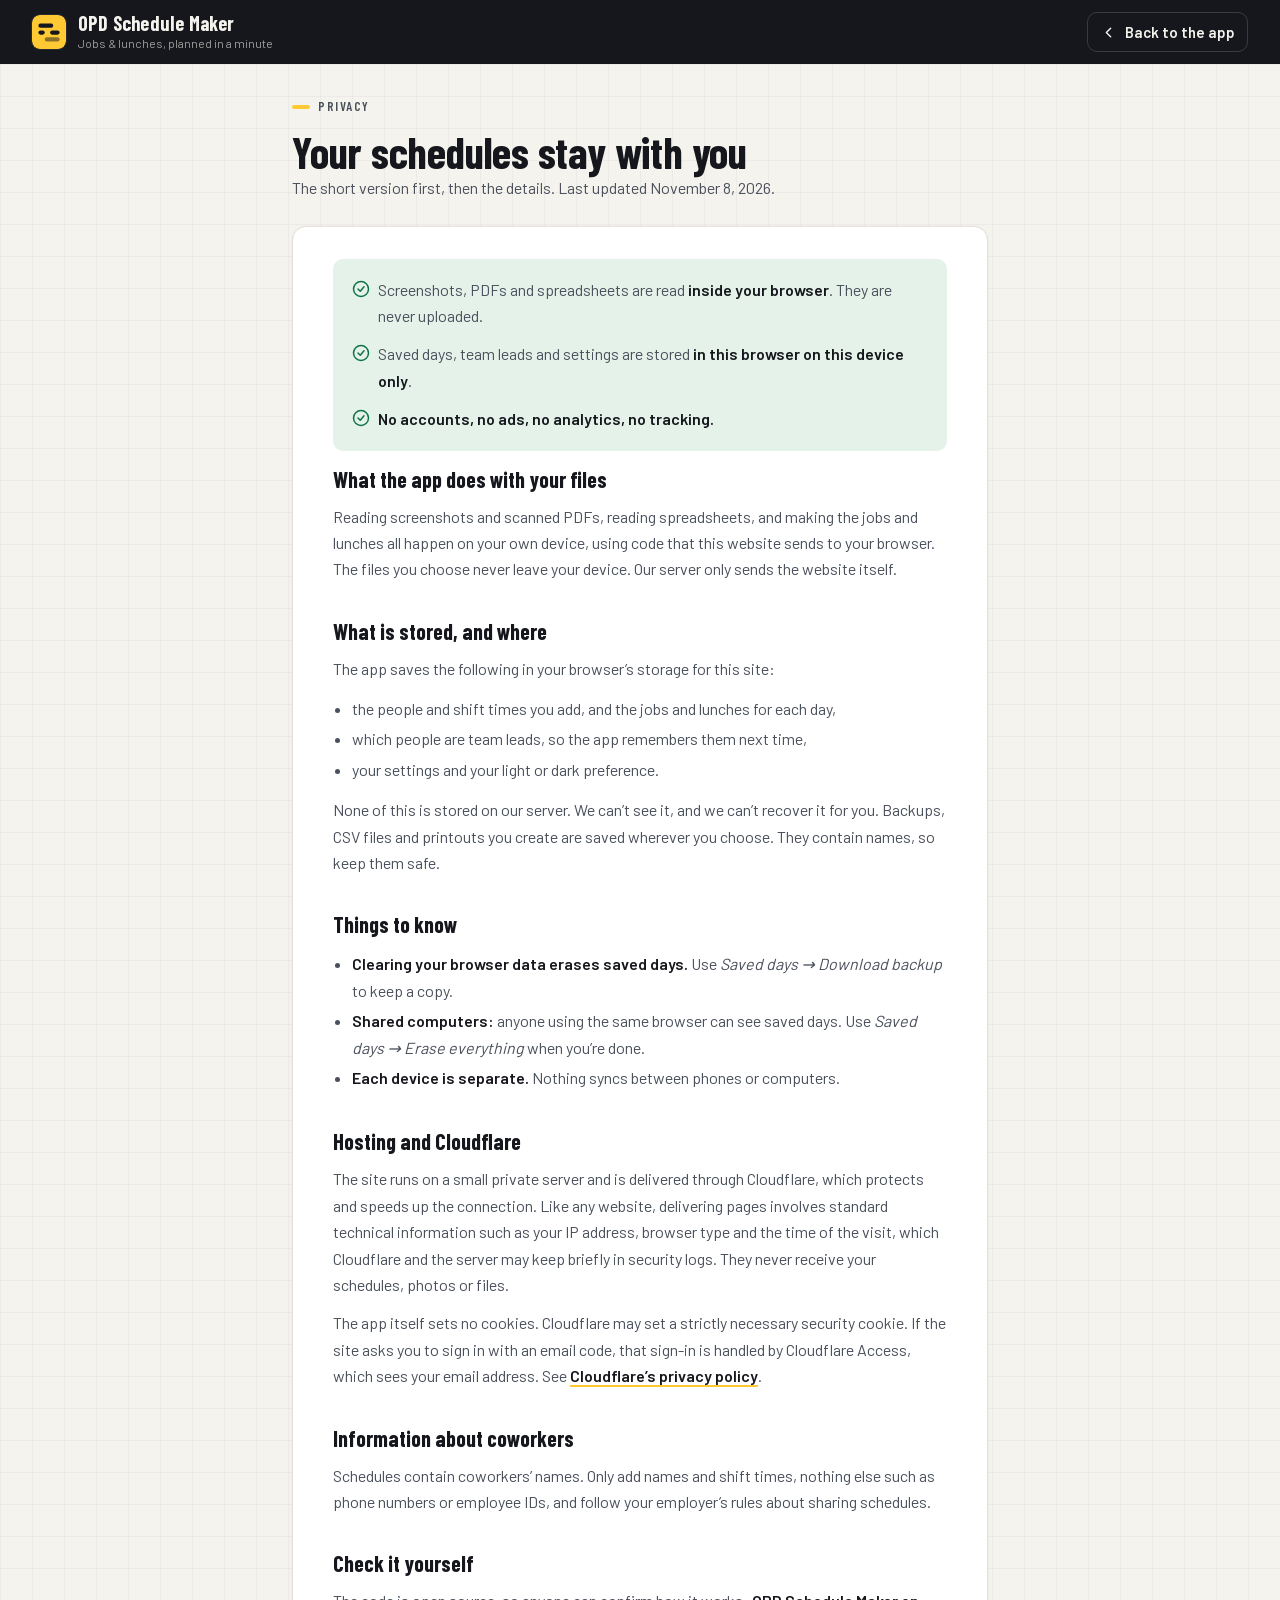
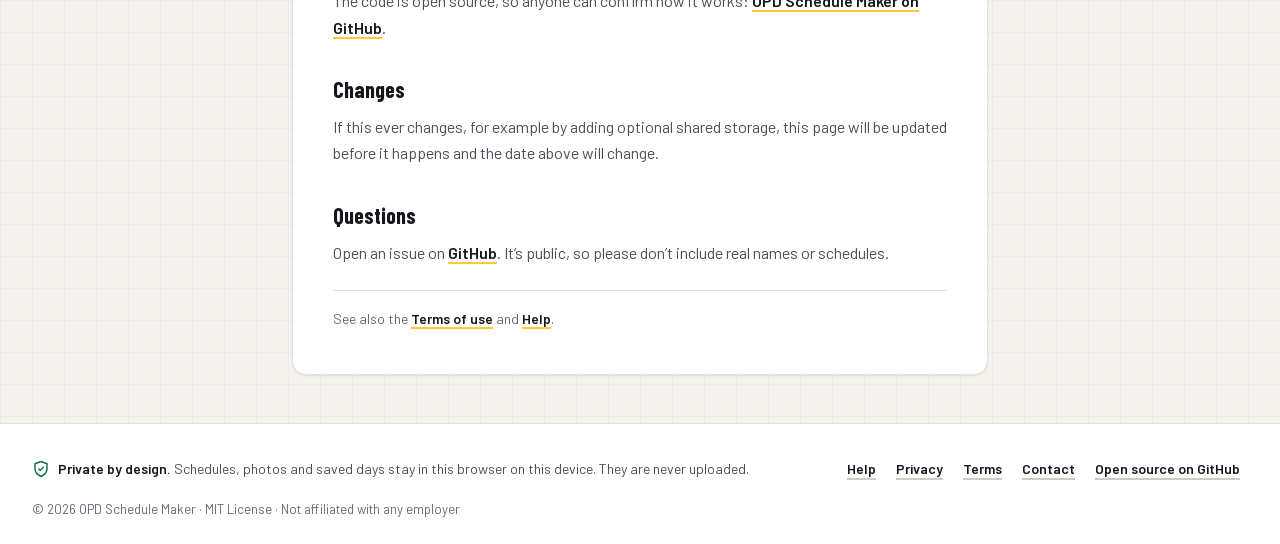
==== privacy.html @ 6cdba8f3 "Add Help panel, Privacy and Terms pages, and a site footer - Footer on every page: privacy line, Hel" ====
<!doctype html>
<html lang="en">
  <head>
    <meta charset="utf-8" />
    <meta name="viewport" content="width=device-width, initial-scale=1, viewport-fit=cover" />
    <meta name="theme-color" content="#15171c" />
    <meta name="color-scheme" content="light" />
    <meta name="description" content="How OPD Schedule Maker handles your schedules, photos and saved days: everything stays in your browser." />
    <script>
      (function () {
        var t = 'light';
        try { t = localStorage.getItem('opd-schedule-maker:theme') || 'light'; } catch (e) {}
        if (t === 'auto') t = window.matchMedia && matchMedia('(prefers-color-scheme: dark)').matches ? 'dark' : 'light';
        document.documentElement.setAttribute('data-theme', t === 'dark' ? 'dark' : 'light');
      })();
    </script>
    <title>Privacy · OPD Schedule Maker</title>
    <link rel="icon" type="image/png" sizes="48x48" href="favicon-ogp-48x48.png" />
    <link rel="preload" href="fonts/barlow-400.woff2" as="font" type="font/woff2" crossorigin />
    <link rel="preload" href="fonts/barlow-condensed-700.woff2" as="font" type="font/woff2" crossorigin />
    <link rel="stylesheet" href="css/styles.css" />
  </head>
  <body>
    <a class="skip" href="#main">Skip to content</a>
    <svg xmlns="http://www.w3.org/2000/svg" style="display: none" aria-hidden="true">
      <symbol id="i-chevron-left" viewBox="0 0 24 24"><path d="m15 18-6-6 6-6" /></symbol>
      <symbol id="i-check-circle" viewBox="0 0 24 24"><circle cx="12" cy="12" r="10" /><path d="m8 12 3 3 5-6" /></symbol>
      <symbol id="i-shield" viewBox="0 0 24 24"><path d="M12 22s8-4 8-10V5l-8-3-8 3v7c0 6 8 10 8 10z" /><path d="m9 12 2 2 4-4" /></symbol>
    </svg>

    <header class="topbar doc-top">
      <div class="topbar-in">
        <a class="brand brand-link" href="./">
          <svg class="brand-mark" viewBox="0 0 32 32" aria-hidden="true">
            <rect width="32" height="32" rx="7" fill="#FFC933" />
            <rect x="6" y="8" width="14" height="4" rx="2" fill="#15171C" />
            <rect x="6" y="14.5" width="6" height="4" rx="2" fill="#15171C" />
            <rect x="17" y="14.5" width="9" height="4" rx="2" fill="#15171C" />
            <rect x="12" y="21" width="14" height="4" rx="2" fill="#15171C" opacity=".5" />
          </svg>
          <span class="brand-text">
            <span class="brand-name">OPD Schedule Maker</span>
            <span class="brand-sub">Jobs &amp; lunches, planned in a minute</span>
          </span>
        </a>
        <div class="top-actions">
          <a class="btn on-dark" href="./"><svg class="ic" aria-hidden="true"><use href="#i-chevron-left" /></svg><span class="lbl">Back to the app</span></a>
        </div>
      </div>
    </header>

    <main class="doc" id="main">
      <p class="eyebrow">Privacy</p>
      <h1 class="view-title">Your schedules stay with you</h1>
      <p class="view-sub">The short version first, then the details. Last updated November 8, 2026.</p>

      <article class="doc-card">
        <ul class="doc-summary">
          <li><svg class="ic" aria-hidden="true"><use href="#i-check-circle" /></svg><span>Screenshots, PDFs and spreadsheets are read <strong>inside your browser</strong>. They are never uploaded.</span></li>
          <li><svg class="ic" aria-hidden="true"><use href="#i-check-circle" /></svg><span>Saved days, team leads and settings are stored <strong>in this browser on this device only</strong>.</span></li>
          <li><svg class="ic" aria-hidden="true"><use href="#i-check-circle" /></svg><span><strong>No accounts, no ads, no analytics, no tracking.</strong></span></li>
        </ul>

        <h2>What the app does with your files</h2>
        <p>Reading screenshots and scanned PDFs, reading spreadsheets, and making the jobs and lunches all happen on your own device, using code that this website sends to your browser. The files you choose never leave your device. Our server only sends the website itself.</p>

        <h2>What is stored, and where</h2>
        <p>The app saves the following in your browser’s storage for this site:</p>
        <ul>
          <li>the people and shift times you add, and the jobs and lunches for each day,</li>
          <li>which people are team leads, so the app remembers them next time,</li>
          <li>your settings and your light or dark preference.</li>
        </ul>
        <p>None of this is stored on our server. We can’t see it, and we can’t recover it for you. Backups, CSV files and printouts you create are saved wherever you choose. They contain names, so keep them safe.</p>

        <h2>Things to know</h2>
        <ul>
          <li><strong>Clearing your browser data erases saved days.</strong> Use <em>Saved days → Download backup</em> to keep a copy.</li>
          <li><strong>Shared computers:</strong> anyone using the same browser can see saved days. Use <em>Saved days → Erase everything</em> when you’re done.</li>
          <li><strong>Each device is separate.</strong> Nothing syncs between phones or computers.</li>
        </ul>

        <h2>Hosting and Cloudflare</h2>
        <p>The site runs on a small private server and is delivered through Cloudflare, which protects and speeds up the connection. Like any website, delivering pages involves standard technical information such as your IP address, browser type and the time of the visit, which Cloudflare and the server may keep briefly in security logs. They never receive your schedules, photos or files.</p>
        <p>The app itself sets no cookies. Cloudflare may set a strictly necessary security cookie. If the site asks you to sign in with an email code, that sign-in is handled by Cloudflare Access, which sees your email address. See <a href="https://www.cloudflare.com/privacypolicy/" target="_blank" rel="noopener">Cloudflare’s privacy policy</a>.</p>

        <h2>Information about coworkers</h2>
        <p>Schedules contain coworkers’ names. Only add names and shift times, nothing else such as phone numbers or employee IDs, and follow your employer’s rules about sharing schedules.</p>

        <h2>Check it yourself</h2>
        <p>The code is open source, so anyone can confirm how it works: <a href="https://github.com/zakram-dev/OPD-Schedule-Maker" target="_blank" rel="noopener">OPD Schedule Maker on GitHub</a>.</p>

        <h2>Changes</h2>
        <p>If this ever changes, for example by adding optional shared storage, this page will be updated before it happens and the date above will change.</p>

        <h2>Questions</h2>
        <p>Open an issue on <a href="https://github.com/zakram-dev/OPD-Schedule-Maker/issues" target="_blank" rel="noopener">GitHub</a>. It’s public, so please don’t include real names or schedules.</p>

        <p class="doc-meta">See also the <a href="terms.html">Terms of use</a> and <a href="./#help">Help</a>.</p>
      </article>
    </main>

    <footer class="site-foot">
      <div class="site-foot-in">
        <p class="foot-privacy">
          <svg class="ic" aria-hidden="true"><use href="#i-shield" /></svg>
          <span><b>Private by design.</b> Schedules, photos and saved days stay in this browser on this device. They are never uploaded.</span>
        </p>
        <nav class="foot-links" aria-label="About this site">
          <a class="foot-link" href="./#help">Help</a>
          <a class="foot-link" href="privacy.html" aria-current="page">Privacy</a>
          <a class="foot-link" href="terms.html">Terms</a>
          <a class="foot-link" href="https://github.com/zakram-dev/OPD-Schedule-Maker/issues" target="_blank" rel="noopener">Contact</a>
          <a class="foot-link" href="https://github.com/zakram-dev/OPD-Schedule-Maker" target="_blank" rel="noopener">Open source on GitHub</a>
        </nav>
        <p class="foot-legal">© 2026 OPD Schedule Maker · MIT License · Not affiliated with any employer</p>
      </div>
    </footer>
  </body>
</html>
---- css/styles.css ----
/* =====================================================================
   OPD Schedule Maker: design system
   Identity: "dispatch board". Warm paper, ink-black chrome, signage type
   (Barlow Condensed) and one signal color: lunch yellow. Job colors are
   the data, so the chrome stays neutral and lets them carry meaning.
   ===================================================================== */

/* ---------- fonts (self-hosted, OFL; see fonts/README.md) ---------- */
@font-face {
  font-family: 'Barlow';
  font-style: normal;
  font-weight: 400;
  font-display: swap;
  src: url('../fonts/barlow-400.woff2') format('woff2');
}
@font-face {
  font-family: 'Barlow';
  font-style: normal;
  font-weight: 500;
  font-display: swap;
  src: url('../fonts/barlow-500.woff2') format('woff2');
}
@font-face {
  font-family: 'Barlow';
  font-style: normal;
  font-weight: 600;
  font-display: swap;
  src: url('../fonts/barlow-600.woff2') format('woff2');
}
@font-face {
  font-family: 'Barlow Condensed';
  font-style: normal;
  font-weight: 600;
  font-display: swap;
  src: url('../fonts/barlow-condensed-600.woff2') format('woff2');
}
@font-face {
  font-family: 'Barlow Condensed';
  font-style: normal;
  font-weight: 700;
  font-display: swap;
  src: url('../fonts/barlow-condensed-700.woff2') format('woff2');
}

/* ---------- tokens ---------- */
:root {
  /* type */
  --font-ui: 'Barlow', ui-sans-serif, system-ui, -apple-system, 'Segoe UI', Roboto, Arial, sans-serif;
  --font-display: 'Barlow Condensed', 'Arial Narrow', ui-sans-serif, system-ui, sans-serif;
  --font-mono: ui-monospace, 'SF Mono', Menlo, Consolas, monospace;
  --fs-xs: 0.75rem; /* 12 */
  --fs-sm: 0.875rem; /* 14 */
  --fs-base: 1rem; /* 16 */
  --fs-md: 1.125rem; /* 18 */
  --fs-lg: 1.375rem; /* 22 */
  --fs-xl: 1.75rem; /* 28 */
  --fs-2xl: clamp(1.875rem, 1.3rem + 2.2vw, 2.75rem); /* 30 → 44 */

  /* space (4px grid) */
  --s-1: 4px;
  --s-2: 8px;
  --s-3: 12px;
  --s-4: 16px;
  --s-5: 20px;
  --s-6: 24px;
  --s-8: 32px;
  --s-10: 40px;
  --s-12: 48px;
  --gutter: 16px;
  --page: 1280px;

  /* shape */
  --r-sm: 6px;
  --r-md: 10px;
  --r-lg: 14px;
  --r-pill: 999px;

  /* motion */
  --ease-out: cubic-bezier(0.2, 0.8, 0.2, 1);
  --ease-spring: cubic-bezier(0.34, 1.4, 0.64, 1);
  --t-fast: 120ms;
  --t-base: 200ms;
  --t-slow: 360ms;

  /* surfaces + text (light) */
  --bg: #f5f3ee;
  --grid: rgba(21, 23, 28, 0.035);
  --surface: #ffffff;
  --surface-2: #f8f7f3;
  --surface-3: #efede7;
  --line: #e4e1d9;
  --line-strong: #cfcbc1;
  --ink: #15171c;
  --ink-2: #4a505b;
  --ink-3: #646a78;
  --chrome: #15171c;
  --chrome-ink: #f5f3ee;
  --chrome-line: rgba(245, 243, 238, 0.16);

  --focus: #2456d3;
  --focus-soft: rgba(36, 86, 211, 0.22);

  --signal: #ffc933; /* lunch yellow: the signature color */
  --signal-ink: #3b2c00;
  --signal-soft: #fff4d1;

  --ok: #11724a;
  --ok-soft: #e4f2ea;
  --warn-ink: #6b4a00;
  --warn-soft: #fff4d6;
  --warn-line: #f0d48a;
  --bad: #c4281c;
  --bad-soft: #fdeceb;

  /* job colors: base / ink (text on tint) / soft (tint) */
  --pick: #2456d3;
  --pick-ink: #1c43a5;
  --pick-soft: #e5ebfa;
  --disp: #0a7d55;
  --disp-ink: #086242;
  --disp-soft: #e2efeb;
  --br: #b4500b;
  --br-ink: #8c3e09;
  --br-soft: #f6eae2;
  --prep: #7140c4;
  --prep-ink: #583299;
  --prep-soft: #eee8f8;
  --sm: #077683;
  --sm-ink: #055c66;
  --sm-soft: #e1eff0;
  --tl: #5a6271;
  --tl-ink: #464c58;
  --tl-soft: #ebecee;
  --on-role: #ffffff;

  --shadow-1: 0 1px 0 rgba(21, 23, 28, 0.04), 0 1px 3px rgba(21, 23, 28, 0.06);
  --shadow-2: 0 2px 4px rgba(21, 23, 28, 0.05), 0 8px 24px rgba(21, 23, 28, 0.08);
  --shadow-pop: 0 12px 40px rgba(21, 23, 28, 0.22), 0 2px 8px rgba(21, 23, 28, 0.12);

  --chev: url("data:image/svg+xml,%3Csvg xmlns='http://www.w3.org/2000/svg' width='12' height='12' viewBox='0 0 24 24' fill='none' stroke='%23646a78' stroke-width='2.5' stroke-linecap='round' stroke-linejoin='round'%3E%3Cpath d='m6 9 6 6 6-6'/%3E%3C/svg%3E");

  color-scheme: light;
}

/* Dark theme: chosen in Settings → Preferences (light is the default). Screen only, so printing stays light. */
@media screen {
  :root[data-theme='dark'] {
    --bg: #0f1115;
    --grid: rgba(236, 237, 239, 0.03);
    --surface: #181b21;
    --surface-2: #1d2027;
    --surface-3: #252932;
    --line: #2b3039;
    --line-strong: #3a404b;
    --ink: #ecedef;
    --ink-2: #b3b8c2;
    --ink-3: #8e95a2;
    --chrome: #0a0b0e;
    --chrome-ink: #ecedef;
    --chrome-line: rgba(236, 237, 239, 0.14);

    --focus: #8fb0ff;
    --focus-soft: rgba(143, 176, 255, 0.28);

    --signal: #f5be2e;
    --signal-ink: #2a1f00;
    --signal-soft: #3a2f12;

    --ok: #4fd39b;
    --ok-soft: #14291f;
    --warn-ink: #f7d27a;
    --warn-soft: #2e2613;
    --warn-line: #5b4a1d;
    --bad: #ff7a6e;
    --bad-soft: #351a18;

    --pick: #6e98ff;
    --pick-ink: #6e98ff;
    --pick-soft: #222c43;
    --disp: #35c48c;
    --disp-ink: #35c48c;
    --disp-soft: #1b3129;
    --br: #f2944a;
    --br-ink: #f2944a;
    --br-soft: #352820;
    --prep: #b08bf5;
    --prep-ink: #b08bf5;
    --prep-soft: #2b2540;
    --sm: #33bccb;
    --sm-ink: #33bccb;
    --sm-soft: #18303a;
    --tl: #99a1b0;
    --tl-ink: #b3b8c2;
    --tl-soft: #262a32;
    --on-role: #101216;

    --shadow-1: 0 1px 0 rgba(0, 0, 0, 0.3), 0 1px 3px rgba(0, 0, 0, 0.35);
    --shadow-2: 0 2px 6px rgba(0, 0, 0, 0.35), 0 10px 30px rgba(0, 0, 0, 0.4);
    --shadow-pop: 0 16px 48px rgba(0, 0, 0, 0.6);

    --chev: url("data:image/svg+xml,%3Csvg xmlns='http://www.w3.org/2000/svg' width='12' height='12' viewBox='0 0 24 24' fill='none' stroke='%238e95a2' stroke-width='2.5' stroke-linecap='round' stroke-linejoin='round'%3E%3Cpath d='m6 9 6 6 6-6'/%3E%3C/svg%3E");

    color-scheme: dark;
  }
}

/* job color scopes: set --c (base), --ci (ink), --cs (soft) */
.r-PICK {
  --c: var(--pick);
  --ci: var(--pick-ink);
  --cs: var(--pick-soft);
}
.r-DISP {
  --c: var(--disp);
  --ci: var(--disp-ink);
  --cs: var(--disp-soft);
}
.r-BR {
  --c: var(--br);
  --ci: var(--br-ink);
  --cs: var(--br-soft);
}
.r-PREP {
  --c: var(--prep);
  --ci: var(--prep-ink);
  --cs: var(--prep-soft);
}
.r-SM {
  --c: var(--sm);
  --ci: var(--sm-ink);
  --cs: var(--sm-soft);
}
.r-TL {
  --c: var(--tl);
  --ci: var(--tl-ink);
  --cs: var(--tl-soft);
}

/* ---------- base ---------- */
*,
*::before,
*::after {
  box-sizing: border-box;
}
html {
  -webkit-text-size-adjust: 100%;
  text-size-adjust: 100%;
}
body {
  margin: 0;
  min-height: 100vh;
  background-color: var(--bg);
  background-image: linear-gradient(var(--grid) 1px, transparent 1px), linear-gradient(90deg, var(--grid) 1px, transparent 1px);
  background-size: 32px 32px;
  color: var(--ink);
  font-family: var(--font-ui);
  font-size: var(--fs-base);
  line-height: 1.5;
  -webkit-font-smoothing: antialiased;
  -moz-osx-font-smoothing: grayscale;
}
button,
input,
select,
textarea {
  font: inherit;
  color: inherit;
}
button {
  -webkit-tap-highlight-color: transparent;
}
h1,
h2,
h3,
p {
  margin: 0;
}
code,
kbd {
  font-family: var(--font-mono);
  font-size: 0.86em;
  background: var(--surface-3);
  border-radius: 4px;
  padding: 0.1em 0.35em;
}
kbd {
  border: 1px solid var(--line-strong);
  border-bottom-width: 2px;
  background: var(--surface);
  font-size: 0.78em;
}
.ic {
  width: 18px;
  height: 18px;
  flex: none;
  fill: none;
  stroke: currentColor;
  stroke-width: 2;
  stroke-linecap: round;
  stroke-linejoin: round;
}
.sr-only {
  position: absolute !important;
  width: 1px;
  height: 1px;
  padding: 0;
  margin: -1px;
  overflow: hidden;
  clip: rect(0 0 0 0);
  white-space: nowrap;
  border: 0;
}
[hidden] {
  display: none !important;
}
.muted {
  color: var(--ink-3);
}
.small {
  font-size: var(--fs-sm);
}
.num {
  font-variant-numeric: tabular-nums;
}
.row {
  display: flex;
  gap: var(--s-2);
  align-items: center;
  flex-wrap: wrap;
}
.spacer {
  flex: 1;
}

:focus-visible {
  outline: 2px solid var(--focus);
  outline-offset: 2px;
}
.skip {
  position: absolute;
  left: var(--s-4);
  top: -60px;
  z-index: 100;
  background: var(--signal);
  color: var(--signal-ink);
  font-weight: 600;
  padding: var(--s-2) var(--s-4);
  border-radius: var(--r-md);
  transition: top var(--t-base) var(--ease-out);
}
.skip:focus {
  top: var(--s-3);
}

/* ---------- buttons ---------- */
.btn {
  --h: 40px;
  display: inline-flex;
  align-items: center;
  justify-content: center;
  gap: var(--s-2);
  min-height: var(--h);
  padding: 0 var(--s-4);
  border: 1px solid var(--line-strong);
  border-radius: var(--r-md);
  background: var(--surface);
  color: var(--ink);
  font-weight: 600;
  font-size: 0.9375rem;
  line-height: 1.1;
  white-space: nowrap;
  text-decoration: none;
  cursor: pointer;
  box-shadow: 0 1px 0 rgba(21, 23, 28, 0.04);
  transition: background-color var(--t-fast) ease, border-color var(--t-fast) ease, color var(--t-fast) ease,
    transform var(--t-fast) ease, box-shadow var(--t-fast) ease;
}
.btn:hover {
  background: var(--surface-2);
  border-color: var(--ink-3);
}
.btn:active {
  transform: translateY(1px);
}
.btn .ic {
  width: 17px;
  height: 17px;
}
.btn.primary {
  background: var(--ink);
  border-color: var(--ink);
  color: var(--bg);
  box-shadow: 0 1px 2px rgba(21, 23, 28, 0.2), inset 0 -2px 0 rgba(0, 0, 0, 0.18);
}
.btn.primary:hover {
  background: var(--ink-2);
  border-color: var(--ink-2);
}
.btn.primary .ic:last-child:not(:first-child) {
  transition: transform var(--t-base) var(--ease-out);
}
.btn.primary:hover .ic:last-child:not(:first-child) {
  transform: translateX(3px);
}
.btn.big {
  --h: 48px;
  padding: 0 var(--s-5);
  font-size: var(--fs-base);
}
.btn.small {
  --h: 34px;
  padding: 0 var(--s-3);
  font-size: var(--fs-sm);
}
.btn.ghost {
  background: transparent;
  border-color: transparent;
  box-shadow: none;
}
.btn.ghost:hover {
  background: var(--surface-3);
  border-color: transparent;
}
.btn.danger {
  color: var(--bad);
}
.btn.danger:hover {
  background: var(--bad-soft);
}
.btn:disabled,
.btn:disabled:hover {
  opacity: 0.45;
  cursor: not-allowed;
  transform: none;
  background: var(--surface);
  border-color: var(--line-strong);
}
.btn.primary:disabled,
.btn.primary:disabled:hover {
  background: var(--ink);
  border-color: var(--ink);
}
.btn.ghost:disabled,
.btn.ghost:disabled:hover {
  background: transparent;
  border-color: transparent;
}
.icon-btn {
  display: inline-grid;
  place-items: center;
  width: 36px;
  height: 36px;
  border: 0;
  border-radius: var(--r-md);
  background: none;
  color: var(--ink-3);
  cursor: pointer;
  transition: background-color var(--t-fast) ease, color var(--t-fast) ease;
}
.icon-btn:hover {
  background: var(--surface-3);
  color: var(--ink);
}
.icon-btn.danger:hover {
  background: var(--bad-soft);
  color: var(--bad);
}
.spinner {
  width: 16px;
  height: 16px;
  border: 2px solid currentColor;
  border-right-color: transparent;
  border-radius: 50%;
  animation: spin 0.7s linear infinite;
}
@keyframes spin {
  to {
    transform: rotate(360deg);
  }
}

/* ---------- form controls ---------- */
input[type='text'],
input[type='time'],
input[type='number'],
input[type='date'],
select,
textarea {
  min-height: 40px;
  min-width: 0;
  padding: 0 var(--s-3);
  border: 1px solid var(--line-strong);
  border-radius: var(--r-md);
  background: var(--surface);
  color: var(--ink);
  transition: border-color var(--t-fast) ease, box-shadow var(--t-fast) ease;
}
input[type='time'],
input[type='number'] {
  font-variant-numeric: tabular-nums;
}
select {
  appearance: none;
  -webkit-appearance: none;
  padding-right: 30px;
  background-image: var(--chev);
  background-repeat: no-repeat;
  background-position: right 10px center;
  cursor: pointer;
}
textarea {
  display: block;
  width: 100%;
  min-height: 168px;
  padding: var(--s-3);
  font-family: var(--font-mono);
  font-size: 0.875rem;
  line-height: 1.6;
  resize: vertical;
}
input:hover,
select:hover,
textarea:hover {
  border-color: var(--ink-3);
}
input:focus,
select:focus,
textarea:focus {
  outline: none;
  border-color: var(--focus);
  box-shadow: 0 0 0 3px var(--focus-soft);
}
::placeholder {
  color: var(--ink-3);
  opacity: 0.8;
}
.bad-input {
  border-color: var(--bad) !important;
  background-color: var(--bad-soft) !important;
}
input[type='checkbox'] {
  width: 18px;
  height: 18px;
  accent-color: var(--ink);
  cursor: pointer;
}

/* custom checkbox (Team lead) */
.check {
  position: relative;
  display: inline-flex;
  align-items: center;
  gap: var(--s-2);
  min-height: 40px;
  cursor: pointer;
  user-select: none;
}
.check input {
  position: absolute;
  opacity: 0;
  width: 24px;
  height: 24px;
  margin: 0;
}
.check-box {
  display: grid;
  place-items: center;
  width: 24px;
  height: 24px;
  border: 1.5px solid var(--line-strong);
  border-radius: 7px;
  background: var(--surface);
  color: transparent;
  transition: background-color var(--t-fast) ease, border-color var(--t-fast) ease, transform var(--t-base) var(--ease-spring);
}
.check-box .ic {
  width: 15px;
  height: 15px;
  stroke-width: 3;
}
.check:hover .check-box {
  border-color: var(--ink-3);
}
.check input:checked + .check-box {
  background: var(--tl);
  border-color: var(--tl);
  color: var(--on-role);
  transform: scale(1.04);
}
.check input:focus-visible + .check-box {
  outline: 2px solid var(--focus);
  outline-offset: 2px;
}
.check-l {
  font-size: var(--fs-sm);
  font-weight: 500;
  color: var(--ink-2);
}

/* =====================================================================
   App chrome
   ===================================================================== */
.topbar {
  position: relative;
  z-index: 10;
  background: var(--chrome);
  color: var(--chrome-ink);
  padding-top: env(safe-area-inset-top);
}
.topbar-in {
  max-width: var(--page);
  margin: 0 auto;
  padding: var(--s-3) var(--gutter);
  display: grid;
  grid-template-columns: 1fr auto;
  grid-template-areas: 'brand actions' 'day day';
  align-items: center;
  gap: var(--s-3) var(--s-4);
}
.brand {
  grid-area: brand;
  display: flex;
  align-items: center;
  gap: var(--s-3);
  min-width: 0;
}
.brand-mark {
  width: 34px;
  height: 34px;
  flex: none;
  border-radius: 8px;
  box-shadow: 0 0 0 1px rgba(255, 255, 255, 0.08);
}
.brand-text {
  display: flex;
  flex-direction: column;
  min-width: 0;
}
.brand-name {
  font-family: var(--font-display);
  font-weight: 700;
  font-size: 1.25rem;
  letter-spacing: 0.01em;
  line-height: 1.1;
  white-space: nowrap;
}
.brand-sub {
  display: none;
  font-size: var(--fs-xs);
  color: rgba(245, 243, 238, 0.62);
  white-space: nowrap;
}

.daynav {
  grid-area: day;
  display: flex;
  align-items: center;
  gap: var(--s-1);
  padding: var(--s-1);
  border: 1px solid var(--chrome-line);
  border-radius: 12px;
  background: rgba(255, 255, 255, 0.04);
}
.daynav-btn,
.daynav-today {
  display: inline-grid;
  place-items: center;
  height: 36px;
  min-width: 36px;
  border: 0;
  border-radius: 9px;
  background: transparent;
  color: var(--chrome-ink);
  cursor: pointer;
  transition: background-color var(--t-fast) ease;
}
.daynav-btn:hover,
.daynav-today:hover:not(:disabled) {
  background: rgba(255, 255, 255, 0.1);
}
.daynav-today {
  padding: 0 var(--s-3);
  font-weight: 600;
  font-size: var(--fs-sm);
  border: 1px solid var(--chrome-line);
}
.daynav-today:disabled {
  opacity: 0.38;
  cursor: default;
}
.daynav-date {
  flex: 1;
  display: flex;
}
.daynav-date input {
  flex: 1;
  width: 100%;
  min-height: 36px;
  padding: 0 var(--s-2);
  border: 0;
  border-radius: 9px;
  background: transparent;
  color: var(--chrome-ink);
  color-scheme: dark;
  font-family: var(--font-display);
  font-weight: 600;
  font-size: 1.125rem;
  letter-spacing: 0.02em;
  text-align: center;
  font-variant-numeric: tabular-nums;
}
.daynav-date input:hover {
  background: rgba(255, 255, 255, 0.06);
}
.daynav-date input:focus {
  box-shadow: 0 0 0 2px var(--signal);
}
.daynav :focus-visible,
.top-actions :focus-visible {
  outline-color: var(--signal);
}

.top-actions {
  grid-area: actions;
  display: flex;
  gap: var(--s-2);
  justify-self: end;
}
.btn.on-dark {
  background: transparent;
  border-color: var(--chrome-line);
  color: var(--chrome-ink);
  box-shadow: none;
  padding: 0;
  width: 40px;
}
.btn.on-dark:hover {
  background: rgba(255, 255, 255, 0.1);
  border-color: rgba(255, 255, 255, 0.3);
}
.btn.on-dark .lbl {
  position: absolute;
  width: 1px;
  height: 1px;
  overflow: hidden;
  clip: rect(0 0 0 0);
  white-space: nowrap;
}

/* steps */
.steps {
  position: sticky;
  top: 0;
  z-index: 9;
  background: color-mix(in srgb, var(--surface) 92%, transparent);
  backdrop-filter: saturate(1.4) blur(10px);
  -webkit-backdrop-filter: saturate(1.4) blur(10px);
  border-bottom: 1px solid var(--line);
}
.steps-in {
  max-width: var(--page);
  margin: 0 auto;
  padding: 0 var(--gutter);
  display: grid;
  grid-template-columns: repeat(3, 1fr);
}
.steps button {
  position: relative;
  display: flex;
  align-items: center;
  justify-content: center;
  gap: var(--s-2);
  min-height: 52px;
  padding: 0 var(--s-2);
  border: 0;
  background: none;
  color: var(--ink-3);
  font-weight: 600;
  font-size: 0.9375rem;
  cursor: pointer;
  transition: color var(--t-base) ease;
}
.steps button::after {
  content: '';
  position: absolute;
  left: var(--s-2);
  right: var(--s-2);
  bottom: -1px;
  height: 3px;
  border-radius: 3px 3px 0 0;
  background: var(--ink);
  transform: scaleX(0);
  transition: transform var(--t-slow) var(--ease-out);
}
.steps button:hover:not(:disabled) {
  color: var(--ink);
}
.steps button.active {
  color: var(--ink);
}
.steps button.active::after {
  transform: scaleX(1);
}
.steps button:disabled {
  opacity: 0.45;
  cursor: not-allowed;
}
.step-n {
  display: inline-grid;
  place-items: center;
  width: 26px;
  height: 26px;
  flex: none;
  border-radius: 50%;
  border: 1.5px solid currentColor;
  font-family: var(--font-display);
  font-size: 0.9375rem;
  line-height: 1;
  transition: background-color var(--t-base) ease, border-color var(--t-base) ease, color var(--t-base) ease;
}
.step-n b {
  font-weight: 700;
}
.step-n .ic {
  display: none;
  width: 14px;
  height: 14px;
  stroke-width: 3;
}
.steps button.active .step-n {
  background: var(--ink);
  border-color: var(--ink);
  color: var(--bg);
}
.steps button.done .step-n {
  background: var(--ok);
  border-color: var(--ok);
  color: var(--surface);
}
.steps button.done .step-n b {
  display: none;
}
.steps button.done .step-n .ic {
  display: block;
}
.step-l .long {
  display: none;
}

/* page */
main {
  max-width: var(--page);
  margin: 0 auto;
  padding: var(--s-6) var(--gutter) calc(var(--s-12) + env(safe-area-inset-bottom));
  outline: none;
}

/* view header */
.view-head {
  display: flex;
  flex-wrap: wrap;
  align-items: flex-end;
  justify-content: space-between;
  gap: var(--s-4) var(--s-6);
  margin-bottom: var(--s-6);
}
.view-head-main {
  min-width: 0;
  flex: 1 1 420px;
}
.eyebrow {
  display: flex;
  align-items: center;
  gap: var(--s-2);
  margin-bottom: var(--s-2);
  font-family: var(--font-display);
  font-weight: 600;
  font-size: 0.8125rem;
  letter-spacing: 0.12em;
  text-transform: uppercase;
  color: var(--ink-3);
}
.eyebrow::before {
  content: '';
  width: 18px;
  height: 4px;
  border-radius: 2px;
  background: var(--signal);
}
.view-title {
  font-family: var(--font-display);
  font-weight: 700;
  font-size: var(--fs-2xl);
  line-height: 1.04;
  letter-spacing: -0.005em;
  text-wrap: balance;
}
.view-sub {
  margin-top: var(--s-2);
  max-width: 64ch;
  color: var(--ink-2);
  text-wrap: pretty;
}
.view-head-aside {
  display: flex;
  flex-wrap: wrap;
  gap: var(--s-2);
}
.head-tools {
  display: flex;
  flex-wrap: wrap;
  gap: var(--s-2);
}

/* panels */
.panel {
  background: var(--surface);
  border: 1px solid var(--line);
  border-radius: var(--r-lg);
  box-shadow: var(--shadow-1);
  padding: var(--s-4);
  margin-bottom: var(--s-5);
}
.panel-flush {
  padding: 0;
  overflow: hidden;
  overflow: clip;
}
.panel-head {
  display: flex;
  align-items: flex-start;
  justify-content: space-between;
  gap: var(--s-3);
  margin-bottom: var(--s-4);
}
.panel-head > div {
  min-width: 0;
  flex: 1;
}
.panel-head h2 {
  font-family: var(--font-display);
  font-weight: 700;
  font-size: var(--fs-lg);
  line-height: 1.15;
  letter-spacing: 0.005em;
}
.panel-sub {
  margin-top: 2px;
  font-size: 0.9375rem;
  color: var(--ink-3);
}
.panel-ic {
  display: grid;
  place-items: center;
  width: 40px;
  height: 40px;
  flex: none;
  border-radius: var(--r-md);
  background: var(--surface-3);
  color: var(--ink-2);
}
.panel-head:has(.panel-ic) {
  justify-content: flex-start;
}
.panel-actions {
  display: flex;
  justify-content: flex-end;
  margin-top: var(--s-3);
}
.stack {
  display: grid;
  gap: var(--s-2);
}

/* notices */
.notice {
  display: flex;
  gap: var(--s-3);
  align-items: flex-start;
  padding: var(--s-3) var(--s-4);
  margin-bottom: var(--s-5);
  border: 1px solid;
  border-radius: var(--r-md);
  font-size: 0.9375rem;
}
.notice.ok {
  background: var(--ok-soft);
  border-color: color-mix(in srgb, var(--ok) 30%, transparent);
  color: var(--ink);
}
.notice.ok .notice-ic {
  color: var(--ok);
}
.notice.warn {
  background: var(--warn-soft);
  border-color: var(--warn-line);
  color: var(--ink);
}
.notice.warn .notice-ic {
  color: var(--warn-ink);
}
.notice-ic {
  width: 20px;
  height: 20px;
  margin-top: 1px;
}
.notice ul {
  margin: var(--s-1) 0 0;
  padding-left: 1.1em;
}
.hint {
  font-size: var(--fs-sm);
  color: var(--ink-3);
}
.hint.bad {
  color: var(--bad);
  font-weight: 600;
}
.field-note {
  display: flex;
  align-items: center;
  gap: 6px;
  margin-top: 6px;
  font-size: 0.8125rem;
  font-weight: 500;
}
.field-note .ic {
  width: 14px;
  height: 14px;
}
.field-note.warn {
  color: var(--warn-ink);
}
.field-note.bad {
  color: var(--bad);
}
.empty {
  display: grid;
  justify-items: center;
  gap: var(--s-3);
  padding: var(--s-10) var(--s-4);
  text-align: center;
  color: var(--ink-3);
}
.empty-ic {
  width: 36px;
  height: 36px;
  stroke-width: 1.5;
}
.empty b {
  color: var(--ink);
}

/* =====================================================================
   Step 1: import
   ===================================================================== */
.import-grid {
  display: grid;
  gap: var(--s-5);
  align-items: start;
}
.import-grid .panel {
  margin-bottom: 0;
}
.import-side {
  display: grid;
  gap: var(--s-5);
}
.drop {
  position: relative;
  display: flex;
  flex-direction: column;
  align-items: center;
  justify-content: center;
  gap: var(--s-2);
  min-height: 260px;
  padding: var(--s-8) var(--s-4);
  border: 2px dashed var(--line-strong);
  border-radius: 12px;
  background-color: var(--surface-2);
  background-image: radial-gradient(var(--line) 1px, transparent 1px);
  background-size: 16px 16px;
  text-align: center;
  cursor: pointer;
  transition: border-color var(--t-base) ease, background-color var(--t-base) ease, transform var(--t-slow) var(--ease-spring);
}
.drop:hover {
  border-color: var(--ink-3);
}
.drop:focus-visible {
  outline-offset: 3px;
}
.drop.over {
  border-style: solid;
  border-color: var(--ink);
  background-color: var(--signal-soft);
  transform: scale(1.01);
}
.drop.busy {
  pointer-events: none;
  opacity: 0.6;
}
.drop-ic {
  display: grid;
  place-items: center;
  width: 60px;
  height: 60px;
  margin-bottom: var(--s-2);
  border-radius: 50%;
  background: var(--signal);
  color: var(--signal-ink);
  box-shadow: 0 0 0 8px color-mix(in srgb, var(--signal) 22%, transparent);
  transition: transform var(--t-slow) var(--ease-spring), box-shadow var(--t-slow) ease;
}
.drop-ic .ic {
  width: 26px;
  height: 26px;
  stroke-width: 2.25;
}
.drop:hover .drop-ic,
.drop.over .drop-ic {
  transform: translateY(-3px);
  box-shadow: 0 0 0 12px color-mix(in srgb, var(--signal) 18%, transparent);
}
.drop-title {
  font-family: var(--font-display);
  font-weight: 700;
  font-size: var(--fs-lg);
  line-height: 1.15;
  text-wrap: balance;
}
.drop-hint {
  max-width: 44ch;
  font-size: 0.9375rem;
  color: var(--ink-3);
}
.drop-hint .link {
  color: var(--ink);
  font-weight: 600;
  text-decoration: underline;
  text-decoration-color: var(--signal);
  text-decoration-thickness: 2px;
  text-underline-offset: 3px;
}
.on-touch {
  display: none;
}
@media (hover: none) and (pointer: coarse) {
  .on-fine {
    display: none;
  }
  .on-touch {
    display: inline;
  }
}
.formats {
  display: flex;
  flex-wrap: wrap;
  justify-content: center;
  gap: 6px;
  margin-top: var(--s-3);
}
.formats span {
  padding: 2px 8px;
  border: 1px solid var(--line-strong);
  border-radius: var(--r-sm);
  background: var(--surface);
  font-family: var(--font-display);
  font-weight: 600;
  font-size: 0.75rem;
  letter-spacing: 0.08em;
  color: var(--ink-2);
}
.thumbs {
  display: flex;
  flex-wrap: wrap;
  gap: var(--s-3);
  margin: var(--s-4) 0 0;
  padding: 0;
  list-style: none;
}
.thumb {
  position: relative;
  width: 92px;
  height: 116px;
  border-radius: var(--r-md);
  overflow: hidden;
  border: 1px solid var(--line);
  background: var(--surface);
  box-shadow: var(--shadow-1);
  animation: pop-in var(--t-slow) var(--ease-spring) both;
}
.thumb img {
  width: 100%;
  height: 100%;
  object-fit: cover;
  object-position: top;
}
.pdf-tile {
  height: 100%;
  display: flex;
  flex-direction: column;
  align-items: center;
  justify-content: center;
  gap: 4px;
  padding: var(--s-2);
  background: var(--bad-soft);
  color: var(--bad);
  text-align: center;
}
.pdf-tile b {
  font-family: var(--font-display);
  font-size: var(--fs-md);
  letter-spacing: 0.08em;
}
.pdf-tile span {
  font-size: 0.6875rem;
  color: var(--ink-3);
  word-break: break-all;
  max-height: 3em;
  overflow: hidden;
}
.thumb-x {
  position: absolute;
  top: 4px;
  right: 4px;
  display: grid;
  place-items: center;
  width: 28px;
  height: 28px;
  border: 0;
  border-radius: 50%;
  background: rgba(21, 23, 28, 0.78);
  color: #fff;
  cursor: pointer;
  transition: background-color var(--t-fast) ease, transform var(--t-fast) ease;
}
.thumb-x:hover {
  background: var(--bad);
  transform: scale(1.06);
}
.thumb-x .ic {
  width: 14px;
  height: 14px;
  stroke-width: 2.5;
}
.reading {
  margin-top: var(--s-4);
}
.reading-row {
  display: flex;
  justify-content: space-between;
  font-size: var(--fs-sm);
  font-weight: 500;
  margin-bottom: 6px;
}
.reading-pct {
  font-family: var(--font-display);
  font-weight: 700;
  font-variant-numeric: tabular-nums;
}
.progress {
  height: 8px;
  border-radius: var(--r-pill);
  background: var(--surface-3);
  overflow: hidden;
}
.progress > div {
  height: 100%;
  width: 0;
  border-radius: inherit;
  background: var(--ink) linear-gradient(90deg, transparent, rgba(255, 201, 51, 0.55), transparent) no-repeat;
  background-size: 40% 100%;
  animation: sweep 1.3s linear infinite;
  transition: width var(--t-slow) var(--ease-out);
}
@keyframes sweep {
  from {
    background-position: -40% 0;
  }
  to {
    background-position: 140% 0;
  }
}
.panel-foot {
  display: flex;
  flex-wrap: wrap;
  align-items: center;
  justify-content: space-between;
  gap: var(--s-3);
  margin-top: var(--s-4);
  padding-top: var(--s-4);
  border-top: 1px solid var(--line);
}
.privacy {
  display: flex;
  align-items: center;
  gap: var(--s-2);
  font-size: var(--fs-sm);
  color: var(--ink-3);
}
.privacy .ic {
  color: var(--ok);
}
.foot-actions {
  display: flex;
  flex-wrap: wrap;
  align-items: center;
  gap: var(--s-3);
  margin-left: auto;
}

/* option rows */
.option {
  display: grid;
  grid-template-columns: 1fr auto;
  grid-template-areas: 't go' 'd go';
  align-items: center;
  gap: 0 var(--s-3);
  width: 100%;
  min-height: 60px;
  padding: var(--s-3) var(--s-4);
  border: 1px solid var(--line);
  border-radius: var(--r-md);
  background: var(--surface);
  text-align: left;
  cursor: pointer;
  transition: border-color var(--t-fast) ease, background-color var(--t-fast) ease;
}
.option:hover:not(:disabled) {
  border-color: var(--ink-3);
  background: var(--surface-2);
}
.option:disabled {
  opacity: 0.5;
  cursor: not-allowed;
}
.option-t {
  grid-area: t;
  font-weight: 600;
}
.option-d {
  grid-area: d;
  font-size: var(--fs-sm);
  color: var(--ink-3);
}
.option-go {
  grid-area: go;
  color: var(--ink-3);
  transition: transform var(--t-base) var(--ease-out), color var(--t-fast) ease;
}
.option:hover:not(:disabled) .option-go {
  transform: translateX(3px);
  color: var(--ink);
}

/* =====================================================================
   Tables (shared)
   ===================================================================== */
.table-wrap {
  overflow-x: auto;
  -webkit-overflow-scrolling: touch;
}
table {
  width: 100%;
  border-collapse: separate;
  border-spacing: 0;
}
th,
td {
  padding: var(--s-2) var(--s-3);
  text-align: left;
  vertical-align: middle;
  border-bottom: 1px solid var(--line);
}
thead th {
  position: sticky;
  top: 0;
  z-index: 1;
  padding-top: var(--s-3);
  padding-bottom: var(--s-3);
  background: var(--surface-2);
  font-family: var(--font-display);
  font-weight: 600;
  font-size: 0.8125rem;
  letter-spacing: 0.08em;
  text-transform: uppercase;
  color: var(--ink-3);
  white-space: nowrap;
}
tbody tr:last-child > * {
  border-bottom: 0;
}

/* =====================================================================
   Step 2: review
   ===================================================================== */
.stats {
  display: flex;
  gap: var(--s-2);
  margin: 0;
}
.stats > div {
  min-width: 88px;
  padding: var(--s-2) var(--s-3);
  border: 1px solid var(--line);
  border-radius: var(--r-md);
  background: var(--surface);
  box-shadow: inset 3px 0 0 var(--c, var(--ink));
}
.stats dt {
  font-family: var(--font-display);
  font-weight: 600;
  font-size: 0.75rem;
  letter-spacing: 0.1em;
  text-transform: uppercase;
  color: var(--ink-3);
}
.stats dd {
  margin: 0;
  font-family: var(--font-display);
  font-weight: 700;
  font-size: 1.75rem;
  line-height: 1.1;
  font-variant-numeric: tabular-nums;
  color: var(--ci, var(--ink));
}
.stats .is-bad {
  --c: var(--bad);
  --ci: var(--bad);
  background: var(--bad-soft);
}

.review .c-num {
  width: 48px;
  color: var(--ink-3);
  font-variant-numeric: tabular-nums;
  text-align: right;
}
.review td.c-name input {
  width: 100%;
  min-width: 180px;
  font-weight: 500;
}
.review td.c-start input,
.review td.c-end input {
  width: 128px;
}
.review td.num {
  color: var(--ink-2);
  white-space: nowrap;
}
.review .c-tl .check-l {
  position: absolute;
  width: 1px;
  height: 1px;
  overflow: hidden;
  clip: rect(0 0 0 0);
}
.review .c-rm {
  width: 52px;
  text-align: right;
}
.review tbody tr {
  transition: background-color var(--t-fast) ease;
}
.review tbody tr:hover {
  background: var(--surface-2);
}
.review tbody tr:focus-within {
  background: color-mix(in srgb, var(--focus) 5%, var(--surface));
}

.actionbar {
  display: flex;
  flex-wrap: wrap;
  align-items: center;
  justify-content: space-between;
  gap: var(--s-3);
  padding: var(--s-4);
  border-top: 1px solid var(--line);
  background: var(--surface);
}
.actionbar-tools {
  display: flex;
  flex-wrap: wrap;
  gap: var(--s-2);
}
.actionbar-main {
  display: flex;
  flex-wrap: wrap;
  align-items: center;
  justify-content: flex-end;
  gap: var(--s-3);
  margin-left: auto;
}

.disclosure summary {
  display: flex;
  align-items: center;
  gap: var(--s-2);
  font-weight: 600;
  cursor: pointer;
  list-style: none;
}
.disclosure summary::-webkit-details-marker {
  display: none;
}
.disclosure textarea {
  margin-top: var(--s-3);
  min-height: 220px;
}

/* =====================================================================
   Step 3: schedule
   ===================================================================== */
.head-tools .btn {
  --h: 38px;
}

/* KPI strip */
/* one joined board, like a dispatch display; scrolls sideways on phones */
.kpis {
  display: flex;
  margin-bottom: var(--s-5);
  border: 1px solid var(--line);
  border-radius: var(--r-lg);
  background: var(--surface);
  box-shadow: var(--shadow-1);
  overflow-x: auto;
  scroll-snap-type: x proximity;
  scrollbar-width: none;
}
.kpis::-webkit-scrollbar {
  display: none;
}
.kpi {
  position: relative;
  flex: 1 0 104px;
  display: flex;
  flex-direction: column;
  gap: 2px;
  padding: var(--s-4) var(--s-3) var(--s-3) var(--s-4);
  border-right: 1px solid var(--line);
  scroll-snap-align: start;
}
.kpi:last-child {
  border-right: 0;
}
.kpi::before {
  content: '';
  position: absolute;
  inset: 0 0 auto 0;
  height: 3px;
  background: var(--c, var(--line-strong));
}
.kpi-n {
  display: flex;
  align-items: center;
  min-height: 2.5rem;
  font-family: var(--font-display);
  font-weight: 700;
  font-size: clamp(1.75rem, 1.2rem + 1.4vw, 2.25rem);
  line-height: 1;
  font-variant-numeric: tabular-nums;
  color: var(--ci, var(--ink));
}
.kpi-n .ic {
  width: 28px;
  height: 28px;
  stroke-width: 2.75;
}
.kpi-l {
  font-family: var(--font-display);
  font-weight: 600;
  font-size: 0.75rem;
  letter-spacing: 0.07em;
  text-transform: uppercase;
  color: var(--ink-3);
  white-space: nowrap;
}
.kpi-lunch {
  --c: var(--signal);
}
.kpi-ok {
  --c: var(--ok);
  --ci: var(--ok);
  background: var(--ok-soft);
}
.kpi-warn {
  --c: var(--warn-ink);
  --ci: var(--warn-ink);
  background: var(--warn-soft);
}

/* plan status */
.plan {
  display: grid;
  grid-template-columns: 1fr;
  gap: var(--s-4);
  padding: var(--s-4);
  margin-bottom: var(--s-5);
  border: 1px solid var(--line);
  border-left: 4px solid var(--ok);
  border-radius: var(--r-lg);
  background: var(--surface);
  box-shadow: var(--shadow-1);
}
.plan.warn {
  border-left-color: var(--signal);
}
.plan-status {
  display: flex;
  gap: var(--s-3);
  align-items: flex-start;
}
.plan-ic {
  width: 26px;
  height: 26px;
  margin-top: 1px;
  color: var(--ok);
}
.plan.warn .plan-ic {
  color: var(--warn-ink);
}
.plan-title {
  font-family: var(--font-display);
  font-weight: 700;
  font-size: 1.3125rem;
  line-height: 1.2;
}
.plan-sub {
  margin-top: 2px;
  font-size: 0.9375rem;
  color: var(--ink-3);
}
.plan-actions {
  display: flex;
  flex-wrap: wrap;
  gap: var(--s-2);
}
.plan-actions .btn {
  flex: 1 1 auto;
}
.issues {
  grid-column: 1 / -1;
  margin: 0;
  padding: var(--s-3) var(--s-4) var(--s-3) calc(var(--s-4) + 1.1em);
  border-radius: var(--r-md);
  background: var(--warn-soft);
  color: var(--ink);
  font-size: 0.9375rem;
}
.issues li {
  padding: 3px 0;
}
.issues li::marker {
  color: var(--warn-ink);
}
.issues b {
  font-variant-numeric: tabular-nums;
  white-space: nowrap;
}

/* tabs (segmented control) */
.tabs {
  display: flex;
  gap: 4px;
  padding: 4px;
  margin-bottom: var(--s-5);
  border: 1px solid var(--line);
  border-radius: 12px;
  background: var(--surface-3);
}
.tabs button {
  position: relative;
  flex: 1;
  display: inline-flex;
  align-items: center;
  justify-content: center;
  gap: var(--s-2);
  min-height: 42px;
  padding: 0 var(--s-3);
  border: 0;
  border-radius: 9px;
  background: transparent;
  color: var(--ink-3);
  font-weight: 600;
  font-size: 0.9375rem;
  white-space: nowrap;
  cursor: pointer;
  transition: background-color var(--t-base) ease, color var(--t-base) ease, box-shadow var(--t-base) ease;
}
.tabs button:hover {
  color: var(--ink);
}
.tabs button.active {
  background: var(--surface);
  color: var(--ink);
  box-shadow: var(--shadow-1), 0 0 0 1px var(--line);
}
.tabs button.active .ic {
  color: var(--ink);
}
.tab-l {
  display: none;
}

/* chips */
.chip {
  display: inline-flex;
  align-items: center;
  gap: 6px;
  min-height: 30px;
  padding: 2px 10px 2px 8px;
  border-radius: var(--r-pill);
  background: var(--surface-3);
  font-size: var(--fs-sm);
  font-weight: 600;
}
.chip[class*='r-'] {
  background: var(--cs);
  color: var(--ci);
}
.chip small {
  font-weight: 600;
  font-size: 0.75rem;
  opacity: 0.75;
}
.dot {
  width: 8px;
  height: 8px;
  border-radius: 50%;
  background: var(--c, var(--ink-3));
  flex: none;
}

/* legend */
.legend {
  display: flex;
  flex-wrap: wrap;
  gap: var(--s-2) var(--s-4);
  margin: 0 0 var(--s-4);
  padding: 0;
  list-style: none;
  font-size: 0.8125rem;
  color: var(--ink-2);
}
.legend li {
  display: inline-flex;
  align-items: center;
  gap: 6px;
}
.legend-pad {
  margin: 0;
  padding: var(--s-3) var(--s-4);
  border-top: 1px solid var(--line);
}
.sw {
  display: inline-grid;
  place-items: center;
  width: 20px;
  height: 10px;
  border-radius: var(--r-pill);
  background: var(--c, var(--ink-3));
  flex: none;
  font-style: normal;
}
.sw-lunch {
  width: 16px;
  height: 14px;
  border-radius: 4px;
  background: var(--signal);
  box-shadow: inset 0 0 0 1.5px var(--signal-ink);
}
.sw-cover {
  width: 16px;
  height: 14px;
  border-radius: 4px;
  background: var(--surface);
  border: 2px dashed var(--ink-3);
}
.sw-count {
  width: 18px;
  height: 16px;
  border-radius: 4px;
  background: var(--signal);
  color: var(--signal-ink);
  font-family: var(--font-display);
  font-weight: 700;
  font-size: 0.75rem;
}
.warn-mark {
  color: var(--warn-ink);
}

/* ---------- lunch chart (Gantt) ---------- */
.gc-legend {
  margin-bottom: var(--s-3);
}
.gc-wrap {
  overflow-x: auto;
  border: 1px solid var(--line);
  border-radius: 12px;
  background: var(--surface);
  -webkit-overflow-scrolling: touch;
}
.gc {
  --namew: 136px;
  position: relative;
  min-width: 900px;
}
.gc-head,
.gc-row,
.gc-sec {
  display: grid;
  grid-template-columns: var(--namew) 1fr;
}
.gc-name {
  position: sticky;
  left: 0;
  z-index: 2;
  display: flex;
  flex-direction: column;
  justify-content: center;
  min-width: 0;
  padding: 4px var(--s-3);
  background: var(--surface);
  border-right: 1px solid var(--line);
  box-shadow: 6px 0 12px -10px rgba(21, 23, 28, 0.35);
}
.gc-track {
  position: relative;
  height: 38px;
  background-image: repeating-linear-gradient(
    to right,
    var(--line) 0,
    var(--line) 1px,
    transparent 1px,
    transparent calc(var(--hourw) / 2),
    color-mix(in srgb, var(--line) 45%, transparent) calc(var(--hourw) / 2),
    color-mix(in srgb, var(--line) 45%, transparent) calc(var(--hourw) / 2 + 1px),
    transparent calc(var(--hourw) / 2 + 1px),
    transparent var(--hourw)
  );
}
.gc-head {
  background: var(--surface-2);
  border-bottom: 1px solid var(--line);
}
.gc-head .gc-name {
  background: var(--surface-2);
  font-family: var(--font-display);
  font-weight: 600;
  font-size: 0.8125rem;
  letter-spacing: 0.08em;
  text-transform: uppercase;
}
.gc-head .gc-name .muted {
  font-size: inherit;
}
.gc-head .gc-track {
  height: 32px;
  background: none;
}
.gc-foot {
  border-bottom: 0;
  border-top: 1px solid var(--line);
}
.gc-hours span {
  position: absolute;
  top: 8px;
  transform: translateX(-50%);
  font-family: var(--font-display);
  font-weight: 600;
  font-size: 0.8125rem;
  color: var(--ink-3);
  font-variant-numeric: tabular-nums;
}
.gc-hours span.first {
  transform: translateX(4px);
}
.gc-hours span.last {
  transform: translateX(calc(-100% - 4px));
}
.gc-sec {
  background: var(--cs);
  border-top: 1px solid var(--line);
}
.gc-sec .gc-name {
  background: var(--cs);
  box-shadow: inset 4px 0 0 var(--c), 6px 0 12px -10px rgba(21, 23, 28, 0.35);
  padding: 6px var(--s-3) 6px calc(var(--s-3) + 4px);
}
.gc-sec .gc-name b {
  font-family: var(--font-display);
  font-weight: 700;
  font-size: 0.9375rem;
  letter-spacing: 0.1em;
  text-transform: uppercase;
  color: var(--ci);
}
.gc-sec .gc-name span {
  font-size: 0.75rem;
  color: var(--ink-2);
}
.gc-sec .gc-track {
  height: 44px;
  background-image: none;
}
.gc-lc span {
  position: absolute;
  top: 12px;
  bottom: 12px;
  margin: 0 1px;
  display: grid;
  place-items: center;
  border-radius: 5px;
  background: var(--signal);
  color: var(--signal-ink);
  font-family: var(--font-display);
  font-weight: 700;
  font-size: 0.8125rem;
}
.gc-row {
  cursor: pointer;
  border-top: 1px solid color-mix(in srgb, var(--line) 70%, transparent);
  transition: background-color var(--t-fast) ease;
}
.gc-row:hover,
.gc-row:hover .gc-name {
  background-color: var(--surface-2);
}
.gc-row:focus-visible {
  outline-offset: -2px;
}
.gc-nm {
  font-weight: 600;
  font-size: 0.875rem;
  line-height: 1.25;
  white-space: nowrap;
  overflow: hidden;
  text-overflow: ellipsis;
}
.gc-meta {
  font-size: 0.75rem;
  line-height: 1.3;
  color: var(--ink-3);
  white-space: nowrap;
  overflow: hidden;
  text-overflow: ellipsis;
  font-variant-numeric: tabular-nums;
}
.gc-meta .bad {
  color: var(--bad);
}
.tag {
  font-style: normal;
  font-family: var(--font-display);
  font-size: 0.6875rem;
  font-weight: 700;
  letter-spacing: 0.04em;
  padding: 0 5px;
  border-radius: 4px;
  background: var(--c);
  color: var(--on-role);
}
.gc-shift {
  position: absolute;
  top: 11px;
  bottom: 11px;
  border-radius: var(--r-pill);
  background: var(--c);
  box-shadow: inset 0 -2px 0 rgba(0, 0, 0, 0.14);
  transform-origin: left center;
}
.gc-lunch {
  position: absolute;
  top: 6px;
  bottom: 6px;
  z-index: 1;
  display: grid;
  place-items: center;
  overflow: hidden;
  border-radius: 6px;
  background: var(--signal);
  box-shadow: 0 0 0 2px var(--surface), inset 0 0 0 1.5px var(--signal-ink);
  color: var(--signal-ink);
  font-family: var(--font-display);
  font-weight: 700;
  font-size: 0.8125rem;
  white-space: nowrap;
}
.gc-cover {
  position: absolute;
  top: 6px;
  bottom: 6px;
  z-index: 1;
  display: grid;
  place-items: center;
  border-radius: 6px;
  background: var(--surface);
  border: 2px dashed var(--c);
  color: var(--ci);
  font-family: var(--font-display);
  font-weight: 700;
  font-size: 0.75rem;
}
.gc-now {
  position: absolute;
  top: 0;
  bottom: 0;
  z-index: 3;
  width: 2px;
  margin-left: -1px;
  background: var(--bad);
  left: calc(var(--namew) + (100% - var(--namew)) * var(--p) / 100);
  pointer-events: none;
}
.gc-now span {
  position: absolute;
  top: 7px;
  left: 50%;
  transform: translateX(-50%);
  padding: 1px 6px;
  border-radius: var(--r-pill);
  background: var(--bad);
  color: #fff;
  font-family: var(--font-display);
  font-weight: 700;
  font-size: 0.6875rem;
  letter-spacing: 0.08em;
  text-transform: uppercase;
}

/* lunch order */
.lo-list {
  display: grid;
  gap: 0;
  margin: 0;
  padding: 0;
  list-style: none;
}
.lo-row {
  display: grid;
  grid-template-columns: 1fr;
  gap: var(--s-2);
  padding: var(--s-3) 0;
  border-bottom: 1px solid var(--line);
}
.lo-row:first-child {
  padding-top: 0;
}
.lo-row:last-child {
  border-bottom: 0;
  padding-bottom: 0;
}
.lo-time {
  justify-self: start;
  display: inline-flex;
  align-items: center;
  min-height: 32px;
  padding: 0 var(--s-3);
  border-radius: var(--r-md);
  background: var(--signal);
  color: var(--signal-ink);
  font-family: var(--font-display);
  font-weight: 700;
  font-size: 1.0625rem;
  font-variant-numeric: tabular-nums;
}
.lo-names {
  display: flex;
  flex-wrap: wrap;
  gap: 6px;
}

/* edit table */
.sched th,
.sched td {
  padding: var(--s-2) var(--s-3);
  white-space: nowrap;
}
.sched tbody th.name {
  font-weight: 600;
  min-width: 120px;
  box-shadow: inset 3px 0 0 var(--c);
  padding-left: calc(var(--s-3) + 3px);
}
.sched td.num {
  color: var(--ink-2);
}
.sched td.hrs {
  color: var(--ink-3);
}
.sched tr.tl th.name,
.sched tr.tl td {
  color: var(--ink-3);
}
.sched tbody tr {
  transition: background-color var(--t-fast) ease;
}
.sched tbody tr:hover {
  background: var(--surface-2);
}
.role-sel {
  min-height: 36px;
  border: 1px solid transparent;
  background-color: var(--cs);
  color: var(--ci);
  font-weight: 700;
}
.role-sel:hover {
  border-color: var(--c);
}
.lunch-sel {
  min-width: 148px;
  min-height: 36px;
  font-variant-numeric: tabular-nums;
}
.lunch-sel.off {
  color: var(--ink-3);
}
.cover-sel {
  min-height: 34px;
  max-width: 180px;
  font-size: var(--fs-sm);
}
.c-notes {
  white-space: normal !important;
  min-width: 200px;
}
.note {
  font-size: 0.8125rem;
  color: var(--ink-3);
}
.note b {
  color: var(--ink);
}
.lock {
  display: inline-flex;
  align-items: center;
  gap: 4px;
  min-height: 28px;
  padding: 0 8px;
  border: 1px solid var(--line);
  border-radius: var(--r-pill);
  background: var(--surface-2);
  color: var(--ink-2);
  font-size: 0.75rem;
  font-weight: 600;
  cursor: pointer;
  transition: background-color var(--t-fast) ease, color var(--t-fast) ease, border-color var(--t-fast) ease;
}
.lock .ic {
  width: 13px;
  height: 13px;
}
.lock:hover {
  background: var(--bad-soft);
  border-color: transparent;
  color: var(--bad);
}

/* mini timeline in the edit table */
.tl-cell {
  min-width: 380px;
  width: 38%;
}
.tl {
  position: relative;
  height: 22px;
  border-radius: 4px;
  background: repeating-linear-gradient(to right, var(--line) 0, var(--line) 1px, transparent 1px, transparent var(--hourw));
}
.tl .bar {
  position: absolute;
  top: 6px;
  bottom: 6px;
  border-radius: var(--r-pill);
  background: var(--c);
}
.tl .lunch {
  position: absolute;
  top: 2px;
  bottom: 2px;
  border-radius: 4px;
  background: var(--signal);
  box-shadow: 0 0 0 1.5px var(--surface);
}
.tl .cov {
  position: absolute;
  top: 1px;
  bottom: 1px;
  border-radius: 4px;
  border: 2px dashed var(--c);
  background: var(--surface);
}
.tl-head {
  position: relative;
  height: 16px;
}
.tl-head span {
  position: absolute;
  transform: translateX(-50%);
  font-size: 0.75rem;
}

/* floor coverage */
.coverage {
  font-size: 0.8125rem;
}
.coverage th,
.coverage td {
  min-width: 40px;
  padding: 6px 0;
  text-align: center;
  border-left: 1px solid var(--line);
  font-variant-numeric: tabular-nums;
}
.coverage th:first-child,
.coverage tbody th {
  position: sticky;
  left: 0;
  z-index: 2;
  min-width: 108px;
  padding-left: var(--s-3);
  text-align: left;
  border-left: 0;
  background: var(--surface);
  font-family: var(--font-ui);
  font-weight: 600;
  font-size: 0.8125rem;
  letter-spacing: 0;
  text-transform: none;
  color: var(--ink);
  box-shadow: 6px 0 12px -10px rgba(21, 23, 28, 0.35);
}
.coverage thead th:first-child {
  background: var(--surface-2);
  z-index: 3;
  font-family: var(--font-display);
  letter-spacing: 0.08em;
  text-transform: uppercase;
  color: var(--ink-3);
}
.coverage td.lo {
  background: var(--bad-soft);
  color: var(--bad);
  font-weight: 700;
}
.coverage td.muted {
  color: var(--ink-3);
}
.panel > .table-wrap:has(.coverage) {
  border: 1px solid var(--line);
  border-radius: 12px;
}

@keyframes flash {
  0%,
  55% {
    background-color: var(--signal-soft);
  }
  100% {
    background-color: transparent;
  }
}
.sched tr.flash > * {
  animation: flash 2.2s ease-out;
}

/* =====================================================================
   Dialogs
   ===================================================================== */
.dlg {
  width: min(760px, calc(100vw - 24px));
  max-height: min(88vh, 900px);
  padding: 0;
  border: 1px solid var(--line);
  border-radius: 18px;
  background: var(--surface);
  color: var(--ink);
  box-shadow: var(--shadow-pop);
  scroll-padding-block: 104px 96px; /* keep focused fields clear of the sticky header and footer */
}
.dlg[open] {
  animation: dlg-in var(--t-slow) var(--ease-out);
}
.dlg::backdrop {
  background: rgba(10, 11, 14, 0.5);
  backdrop-filter: blur(3px);
  -webkit-backdrop-filter: blur(3px);
}
.dlg[open]::backdrop {
  animation: fade-in var(--t-base) ease;
}
@keyframes dlg-in {
  from {
    opacity: 0;
    transform: translateY(12px) scale(0.98);
  }
}
@keyframes fade-in {
  from {
    opacity: 0;
  }
}
.dlg header {
  position: sticky;
  top: 0;
  z-index: 2;
  display: flex;
  align-items: flex-start;
  justify-content: space-between;
  gap: var(--s-3);
  padding: var(--s-5) var(--s-5) var(--s-4);
  border-bottom: 1px solid var(--line);
  background: var(--surface);
}
.dlg header .eyebrow {
  margin-bottom: var(--s-1);
}
.dlg header h3 {
  font-family: var(--font-display);
  font-weight: 700;
  font-size: var(--fs-xl);
  line-height: 1.05;
}
.dlg .body {
  padding: var(--s-5);
}
.dlg-intro {
  margin-bottom: var(--s-4);
  font-size: 0.9375rem;
  color: var(--ink-3);
}
.dlg footer {
  position: sticky;
  bottom: 0;
  display: flex;
  flex-wrap: wrap;
  gap: var(--s-2);
  justify-content: flex-end;
  padding: var(--s-4) var(--s-5) calc(var(--s-4) + env(safe-area-inset-bottom));
  border-top: 1px solid var(--line);
  background: var(--surface);
}
.dlg fieldset {
  margin: 0 0 var(--s-4);
  padding: var(--s-3) var(--s-4) var(--s-4);
  border: 1px solid var(--line);
  border-radius: 12px;
}
.dlg legend {
  padding: 0 var(--s-2);
  font-family: var(--font-display);
  font-weight: 700;
  font-size: 0.875rem;
  letter-spacing: 0.1em;
  text-transform: uppercase;
  color: var(--ink-2);
}
.dlg .backup {
  margin-top: var(--s-5);
}
.form-line {
  display: flex;
  flex-wrap: wrap;
  align-items: center;
  gap: var(--s-2);
  margin: var(--s-2) 0;
  font-size: 0.9375rem;
}
.form-line input[type='number'] {
  width: 76px;
}
.form-line input[type='time'] {
  width: 132px;
}
.form-line label {
  display: inline-flex;
  align-items: center;
  gap: var(--s-2);
}
.hist {
  margin: 0;
  padding: 0;
  list-style: none;
}
.hist-item {
  display: flex;
  align-items: center;
  gap: var(--s-3);
  padding: var(--s-3) 0;
  border-bottom: 1px solid var(--line);
}
.hist-item:last-child {
  border-bottom: 0;
}
.hist-date {
  display: grid;
  place-items: center;
  width: 48px;
  height: 52px;
  flex: none;
  border: 1px solid var(--line);
  border-radius: var(--r-md);
  background: var(--surface-2);
  line-height: 1;
}
.hist-date b {
  font-family: var(--font-display);
  font-weight: 700;
  font-size: 1.375rem;
}
.hist-date small {
  font-family: var(--font-display);
  font-weight: 600;
  font-size: 0.6875rem;
  letter-spacing: 0.1em;
  text-transform: uppercase;
  color: var(--ink-3);
}
.hist-item.current .hist-date {
  background: var(--signal);
  border-color: var(--signal);
  color: var(--signal-ink);
}
.hist-item.current .hist-date small {
  color: var(--signal-ink);
}
.hist-main {
  flex: 1;
  min-width: 0;
  display: flex;
  flex-direction: column;
}
.hist-item .when {
  font-weight: 600;
}
.hist-meta {
  font-size: var(--fs-sm);
  color: var(--ink-3);
}
.pill {
  display: inline-block;
  padding: 0 8px;
  border-radius: var(--r-pill);
  background: var(--surface-3);
  font-size: 0.75rem;
  font-weight: 600;
  color: var(--ink-2);
}
.pill.ok {
  background: var(--ok-soft);
  color: var(--ok);
}

/* segmented radio group (Settings → Preferences) */
.seg {
  display: inline-flex;
  flex-wrap: wrap;
  gap: 3px;
  padding: 3px;
  border: 1px solid var(--line);
  border-radius: 11px;
  background: var(--surface-3);
}
.seg label {
  position: relative;
  cursor: pointer;
}
.seg input {
  position: absolute;
  opacity: 0;
  inset: 0;
  margin: 0;
  cursor: pointer;
}
.seg span {
  display: inline-flex;
  align-items: center;
  gap: 6px;
  min-height: 38px;
  padding: 0 var(--s-3);
  border-radius: 8px;
  font-weight: 600;
  font-size: var(--fs-sm);
  color: var(--ink-3);
  transition: background-color var(--t-base) ease, color var(--t-base) ease, box-shadow var(--t-base) ease;
}
.seg span .ic {
  width: 16px;
  height: 16px;
}
.seg label:hover span {
  color: var(--ink);
}
.seg input:checked + span {
  background: var(--surface);
  color: var(--ink);
  box-shadow: var(--shadow-1), 0 0 0 1px var(--line);
}
.seg input:focus-visible + span {
  outline: 2px solid var(--focus);
  outline-offset: 2px;
}
.pref-line {
  justify-content: space-between;
}
.pref-label {
  font-weight: 600;
}

/* toast */
.toast {
  position: fixed;
  left: 50%;
  bottom: calc(var(--s-6) + env(safe-area-inset-bottom));
  z-index: 50;
  max-width: calc(100vw - 32px);
  padding: var(--s-3) var(--s-4);
  border-radius: 12px;
  background: var(--ink);
  color: var(--bg);
  font-size: 0.9375rem;
  font-weight: 500;
  box-shadow: var(--shadow-pop);
  opacity: 0;
  pointer-events: none;
  transform: translate(-50%, 16px) scale(0.98);
  transition: opacity var(--t-base) ease, transform var(--t-slow) var(--ease-spring);
}
.toast.show {
  opacity: 1;
  transform: translate(-50%, 0) scale(1);
}

/* =====================================================================
   Footer, Help panel and reading pages (Privacy, Terms)
   ===================================================================== */
.site-foot {
  border-top: 1px solid var(--line);
  background: var(--surface);
}
.site-foot-in {
  max-width: var(--page);
  margin: 0 auto;
  padding: var(--s-6) var(--gutter) calc(var(--s-6) + env(safe-area-inset-bottom));
  display: grid;
  gap: var(--s-3);
}
.foot-privacy {
  display: flex;
  gap: var(--s-2);
  align-items: flex-start;
  font-size: var(--fs-sm);
  color: var(--ink-2);
}
.foot-privacy .ic {
  margin-top: 2px;
  color: var(--ok);
}
.foot-privacy b {
  color: var(--ink);
}
.foot-links {
  display: flex;
  flex-wrap: wrap;
  gap: var(--s-1) var(--s-1);
  margin-left: calc(var(--s-2) * -1);
}
.foot-link {
  display: inline-flex;
  align-items: center;
  min-height: 40px;
  padding: 0 var(--s-2);
  border: 0;
  border-radius: var(--r-sm);
  background: none;
  color: var(--ink);
  font-weight: 600;
  font-size: var(--fs-sm);
  text-decoration: underline;
  text-decoration-color: var(--line-strong);
  text-decoration-thickness: 1.5px;
  text-underline-offset: 4px;
  cursor: pointer;
  transition: text-decoration-color var(--t-fast) ease, background-color var(--t-fast) ease;
}
.foot-link:hover {
  text-decoration-color: var(--signal);
  background: var(--surface-2);
}
.foot-legal {
  font-size: 0.8125rem;
  color: var(--ink-3);
}

/* Help panel */
.help {
  font-size: 0.9375rem;
}
.help-steps {
  display: grid;
  gap: var(--s-2);
  margin: 0 0 var(--s-5);
  padding: 0;
  list-style: none;
  counter-reset: step;
}
.help-steps li {
  position: relative;
  padding: var(--s-3) var(--s-4) var(--s-3) 52px;
  border: 1px solid var(--line);
  border-radius: var(--r-md);
  background: var(--surface-2);
  counter-increment: step;
}
.help-steps li::before {
  content: counter(step);
  position: absolute;
  left: var(--s-3);
  top: 50%;
  transform: translateY(-50%);
  display: grid;
  place-items: center;
  width: 28px;
  height: 28px;
  border-radius: 50%;
  background: var(--ink);
  color: var(--bg);
  font-family: var(--font-display);
  font-weight: 700;
}
.help-item {
  border-bottom: 1px solid var(--line);
}
.help-item summary {
  display: flex;
  align-items: center;
  justify-content: space-between;
  gap: var(--s-3);
  min-height: 52px;
  font-family: var(--font-display);
  font-weight: 700;
  font-size: 1.125rem;
  cursor: pointer;
  list-style: none;
}
.help-item summary::-webkit-details-marker {
  display: none;
}
.help-item summary::after {
  content: '';
  width: 12px;
  height: 12px;
  flex: none;
  background: var(--chev) no-repeat center / 12px;
  transition: transform var(--t-base) var(--ease-out);
}
.help-item[open] summary::after {
  transform: rotate(180deg);
}
.help-item ul {
  margin: 0 0 var(--s-4);
  padding-left: 1.2em;
  color: var(--ink-2);
}
.help-item li {
  padding: 3px 0;
}
.help-item li::marker {
  color: var(--ink-3);
}
.help-legend {
  padding-left: 0 !important;
  list-style: none;
}
.help-legend li {
  display: flex;
  gap: var(--s-2);
  align-items: baseline;
}
.help-legend .sw {
  transform: translateY(-1px);
}
.help-note {
  margin: calc(var(--s-2) * -1) 0 var(--s-4);
  color: var(--ink-2);
}
.help-foot {
  margin-top: var(--s-5);
  font-size: var(--fs-sm);
  color: var(--ink-3);
}
.help a,
.doc a {
  color: var(--ink);
  font-weight: 600;
  text-decoration-color: var(--signal);
  text-decoration-thickness: 2px;
  text-underline-offset: 3px;
}

/* reading pages */
.doc-top .topbar-in {
  grid-template-columns: 1fr auto;
  grid-template-areas: 'brand actions';
}
.brand-link {
  color: inherit;
  text-decoration: none;
  border-radius: var(--r-md);
}
.doc {
  max-width: 760px;
  margin: 0 auto;
  padding: var(--s-8) var(--gutter) var(--s-12);
}
.doc-card {
  padding: var(--s-6) var(--s-5);
  border: 1px solid var(--line);
  border-radius: var(--r-lg);
  background: var(--surface);
  box-shadow: var(--shadow-1);
}
.doc .view-sub {
  margin-bottom: var(--s-6);
}
.doc-summary {
  display: grid;
  gap: var(--s-2);
  margin: 0 0 var(--s-6);
  padding: var(--s-4);
  border-radius: var(--r-md);
  background: var(--ok-soft);
  list-style: none;
}
.doc-summary li {
  display: flex;
  gap: var(--s-2);
  align-items: flex-start;
}
.doc-summary .ic {
  margin-top: 3px;
  color: var(--ok);
}
.doc-summary.warn {
  background: var(--warn-soft);
}
.doc-summary.warn .ic {
  color: var(--warn-ink);
}
.doc h2 {
  margin: var(--s-8) 0 var(--s-2);
  font-family: var(--font-display);
  font-weight: 700;
  font-size: var(--fs-lg);
}
.doc h2:first-of-type {
  margin-top: 0;
}
.doc p,
.doc ul {
  margin: 0 0 var(--s-3);
  color: var(--ink-2);
  line-height: 1.65;
}
.doc ul {
  padding-left: 1.2em;
}
.doc li {
  padding: 2px 0;
}
.doc strong {
  color: var(--ink);
}
.doc-meta {
  margin-top: var(--s-6) !important;
  padding-top: var(--s-4);
  border-top: 1px solid var(--line);
  font-size: var(--fs-sm);
  color: var(--ink-3) !important;
}

/* =====================================================================
   Motion: entrance when the screen changes (never on in-place edits)
   ===================================================================== */
@keyframes rise {
  from {
    opacity: 0;
    transform: translateY(10px);
  }
}
@keyframes grow-x {
  from {
    transform: scaleX(0);
  }
}
@keyframes pop-in {
  from {
    opacity: 0;
    transform: scale(0.9);
  }
}
.enter > * {
  animation: rise 420ms var(--ease-out) both;
}
.enter > :nth-child(2) {
  animation-delay: 50ms;
}
.enter > :nth-child(3) {
  animation-delay: 100ms;
}
.enter > :nth-child(4) {
  animation-delay: 150ms;
}
.enter > :nth-child(n + 5) {
  animation-delay: 200ms;
}
.enter .gc-shift {
  animation: grow-x 560ms var(--ease-out) both;
  animation-delay: calc(240ms + var(--i, 0) * 14ms);
}
.enter .gc-lunch,
.enter .gc-cover {
  animation: pop-in 320ms var(--ease-spring) both;
  animation-delay: calc(520ms + var(--i, 0) * 14ms);
}

@media (prefers-reduced-motion: reduce) {
  *,
  *::before,
  *::after {
    animation-duration: 0.01ms !important;
    animation-iteration-count: 1 !important;
    animation-delay: 0ms !important;
    transition-duration: 0.01ms !important;
    scroll-behavior: auto !important;
  }
}

/* =====================================================================
   Responsive (mobile-first; enhancements above each breakpoint)
   ===================================================================== */

/* phones: tables become cards */
@media (max-width: 719.98px) {
  .view-head {
    align-items: stretch;
  }
  .view-head-aside {
    width: 100%;
  }
  .stats {
    width: 100%;
  }
  .stats > div {
    flex: 1;
    min-width: 0;
  }
  .head-tools {
    width: 100%;
  }
  .head-tools .btn {
    flex: 1;
    padding: 0 var(--s-2);
  }

  /* review rows → cards */
  .review thead {
    position: absolute;
    width: 1px;
    height: 1px;
    overflow: hidden;
    clip: rect(0 0 0 0);
  }
  .review,
  .review tbody {
    display: block;
  }
  .review tbody tr {
    display: grid;
    grid-template-columns: 1fr 1fr;
    gap: var(--s-2) var(--s-3);
    padding: var(--s-4);
    border-bottom: 1px solid var(--line);
  }
  .review tbody tr:last-child {
    border-bottom: 0;
  }
  .review td {
    display: block;
    padding: 0;
    border: 0;
  }
  .review td[data-label]::before {
    content: attr(data-label);
    display: block;
    margin-bottom: 2px;
    font-family: var(--font-display);
    font-weight: 600;
    font-size: 0.75rem;
    letter-spacing: 0.1em;
    text-transform: uppercase;
    color: var(--ink-3);
  }
  .review .c-num {
    display: none;
  }
  .review .c-name {
    grid-column: 1 / -1;
  }
  .review td.c-name input {
    min-width: 0;
    font-size: var(--fs-md);
    font-weight: 600;
  }
  .review td.c-start input,
  .review td.c-end input {
    width: 100%;
  }
  .review td.num {
    font-weight: 600;
    color: var(--ink);
  }
  .review .c-tl .check-l {
    position: static;
    width: auto;
    height: auto;
    overflow: visible;
    clip: auto;
  }
  .review .c-rm {
    width: auto;
    justify-self: end;
    align-self: center;
  }
  .review .c-rm .icon-btn {
    width: 44px;
    height: 44px;
  }

  /* sticky action bar */
  .actionbar {
    position: sticky;
    bottom: 0;
    z-index: 4;
    padding-bottom: calc(var(--s-4) + env(safe-area-inset-bottom));
    box-shadow: 0 -8px 24px -12px rgba(21, 23, 28, 0.25);
  }
  .actionbar {
    gap: var(--s-2);
    padding-top: var(--s-3);
  }
  .actionbar-tools {
    flex-wrap: nowrap;
    width: calc(100% + 2 * var(--s-4));
    margin: 0 calc(var(--s-4) * -1);
    padding: 0 var(--s-4) 2px;
    overflow-x: auto;
    scrollbar-width: none;
  }
  .actionbar-tools::-webkit-scrollbar {
    display: none;
  }
  .actionbar-tools .btn {
    --h: 36px;
    flex: none;
    padding: 0 var(--s-3);
    font-size: var(--fs-sm);
  }
  .actionbar-main {
    width: 100%;
    margin-left: 0;
  }
  .actionbar-main .btn.primary {
    flex: 1;
  }

  /* edit table rows → cards */
  .sched thead {
    position: absolute;
    width: 1px;
    height: 1px;
    overflow: hidden;
    clip: rect(0 0 0 0);
  }
  .sched,
  .sched tbody {
    display: block;
  }
  .sched tbody tr {
    display: grid;
    grid-template-columns: 1fr 1fr;
    gap: var(--s-2) var(--s-3);
    padding: var(--s-3) var(--s-4) var(--s-4);
    border-bottom: 1px solid var(--line);
    box-shadow: inset 4px 0 0 var(--c);
  }
  .sched tbody th.name,
  .sched td {
    display: block;
    padding: 0;
    border: 0;
    box-shadow: none;
  }
  .sched tbody th.name {
    grid-column: 1 / -1;
    font-size: var(--fs-md);
  }
  .sched td.shift,
  .sched td.hrs {
    font-size: var(--fs-sm);
  }
  .sched td[data-label]::before {
    content: attr(data-label);
    display: block;
    margin-bottom: 2px;
    font-family: var(--font-display);
    font-weight: 600;
    font-size: 0.75rem;
    letter-spacing: 0.1em;
    text-transform: uppercase;
    color: var(--ink-3);
  }
  .sched .role-sel,
  .sched .lunch-sel {
    width: 100%;
    min-width: 0;
    min-height: 44px;
  }
  .sched td.tl-cell {
    display: none;
  }
  .sched .c-notes {
    grid-column: 1 / -1;
    min-width: 0;
    white-space: normal;
  }
  .sched .c-notes:empty {
    display: none;
  }
  .sched .cover-sel {
    max-width: none;
    width: 100%;
    margin-top: 4px;
    min-height: 44px;
  }

  .btn {
    --h: 44px;
  }
  .btn.small {
    --h: 38px;
  }
  .dlg {
    width: 100vw;
    max-width: 100vw;
    max-height: 92dvh;
    margin: auto 0 0;
    border-radius: 20px 20px 0 0;
    border-bottom: 0;
  }
  .dlg[open] {
    animation: sheet-in var(--t-slow) var(--ease-out);
  }
  .dlg footer .btn {
    flex: 1;
  }
  .hist-item {
    flex-wrap: wrap;
  }
  .hist-main {
    flex-basis: calc(100% - 64px);
  }
  .hist-item .btn {
    margin-left: 60px;
  }
}
@keyframes sheet-in {
  from {
    transform: translateY(40px);
    opacity: 0;
  }
}

@media (min-width: 480px) {
  .tab-l {
    display: inline;
  }
  .tab-s {
    display: none;
  }
}

@media (min-width: 640px) {
  :root {
    --gutter: 24px;
  }
  .doc-card {
    padding: var(--s-8) var(--s-10);
  }
  .step-l .long {
    display: inline;
  }
  .panel {
    padding: var(--s-6);
  }
  .panel-flush {
    padding: 0;
  }
  .actionbar {
    padding: var(--s-4) var(--s-6);
  }
  .plan {
    padding: var(--s-5) var(--s-6);
  }
  .plan-actions .btn {
    flex: 0 0 auto;
  }
  .kpi {
    flex-basis: 0;
    min-width: 84px;
  }
  .lo-row {
    grid-template-columns: 112px 1fr;
    align-items: start;
    gap: var(--s-4);
  }
  .lo-time {
    justify-self: stretch;
    justify-content: center;
  }
  .gc {
    --namew: 176px;
  }
  .brand-sub {
    display: block;
  }
  .btn.on-dark {
    width: auto;
    padding: 0 var(--s-3);
  }
  .btn.on-dark .lbl {
    position: static;
    width: auto;
    height: auto;
    overflow: visible;
    clip: auto;
  }
}

@media (min-width: 900px) {
  :root {
    --gutter: 32px;
  }
  .site-foot-in {
    grid-template-columns: minmax(0, 1fr) auto;
    align-items: center;
    column-gap: var(--s-8);
  }
  .foot-legal {
    grid-column: 1 / -1;
  }
  .topbar-in {
    grid-template-columns: 1fr auto 1fr;
    grid-template-areas: 'brand day actions';
    padding-top: var(--s-3);
    padding-bottom: var(--s-3);
  }
  .daynav-date input {
    width: 168px;
    flex: none;
  }
  .steps-in {
    display: flex;
    gap: var(--s-6);
  }
  .steps button {
    flex: none;
    justify-content: flex-start;
    padding: 0 var(--s-1);
  }
  .steps button::after {
    left: 0;
    right: 0;
  }
  main {
    padding-top: var(--s-8);
  }
  .view-head {
    margin-bottom: var(--s-8);
  }
  .import-grid {
    grid-template-columns: minmax(0, 1.35fr) minmax(0, 1fr);
    gap: var(--s-6);
  }
  .import-side {
    gap: var(--s-6);
  }
  .drop {
    min-height: 340px;
  }
  .plan {
    grid-template-columns: 1fr auto;
    align-items: center;
  }
  .tabs {
    display: inline-flex;
  }
  .tabs button {
    flex: none;
    padding: 0 var(--s-4);
  }
}

@media (max-width: 1099.98px) {
  .tl-cell,
  .tl-headcell {
    display: none;
  }
}

/* =====================================================================
   Print (always light, black ink)
   ===================================================================== */
.print-only {
  display: none;
}
@media print {
  @page {
    margin: 10mm;
  }
  :root {
    --signal: #ffd23f;
    --signal-ink: #3b2c00;
  }
  .no-print,
  dialog,
  svg[style*='display: none'] {
    display: none !important;
  }
  .print-only {
    display: block;
  }
  body {
    background: #fff;
    background-image: none;
    color: #000;
    font-size: 11px;
  }
  .print-title {
    margin: 0 0 6px;
    text-align: center;
    font-family: var(--font-display);
    font-size: 18px;
    font-weight: 700;
  }
  .print-table {
    width: 100%;
    border-collapse: collapse;
  }
  .print-table th,
  .print-table td {
    position: static;
    padding: 3px 6px;
    border: 1px solid #555;
    background: #fff;
    color: #000;
    font-family: var(--font-ui);
    font-size: 11px;
    letter-spacing: 0;
    text-transform: none;
  }
  .print-table th {
    background: #ddd !important;
    font-weight: 700;
    -webkit-print-color-adjust: exact;
    print-color-adjust: exact;
  }
  .print-table tr.shade td {
    background: #e9e9e9 !important;
    -webkit-print-color-adjust: exact;
    print-color-adjust: exact;
  }
  .print-table td.num {
    text-align: right;
  }
  .print-chart {
    page: chart;
  }
  .print-chart,
  .print-chart * {
    -webkit-print-color-adjust: exact;
    print-color-adjust: exact;
  }
  .print-chart .gc {
    min-width: 0;
    --namew: 150px;
    border: 1px solid #999;
  }
  .print-chart .gc-name {
    position: static;
    box-shadow: none;
  }
  .print-chart .gc-sec .gc-name {
    box-shadow: inset 4px 0 0 var(--c);
  }
  .print-chart .gc-row,
  .print-chart .gc-sec {
    break-inside: avoid;
  }
  .print-chart .gc-track {
    height: 22px;
  }
  .print-chart .gc-sec .gc-track {
    height: 28px;
  }
  .print-chart .gc-lc span {
    top: 6px;
    bottom: 6px;
  }
  .print-chart .gc-shift {
    top: 6px;
    bottom: 6px;
  }
  .print-chart .gc-lunch,
  .print-chart .gc-cover {
    top: 2px;
    bottom: 2px;
  }
  .print-chart .gc-now {
    display: none;
  }
  .print-chart .legend {
    margin: 4px 0 8px;
  }
}
@page chart {
  size: landscape;
  margin: 8mm;
}
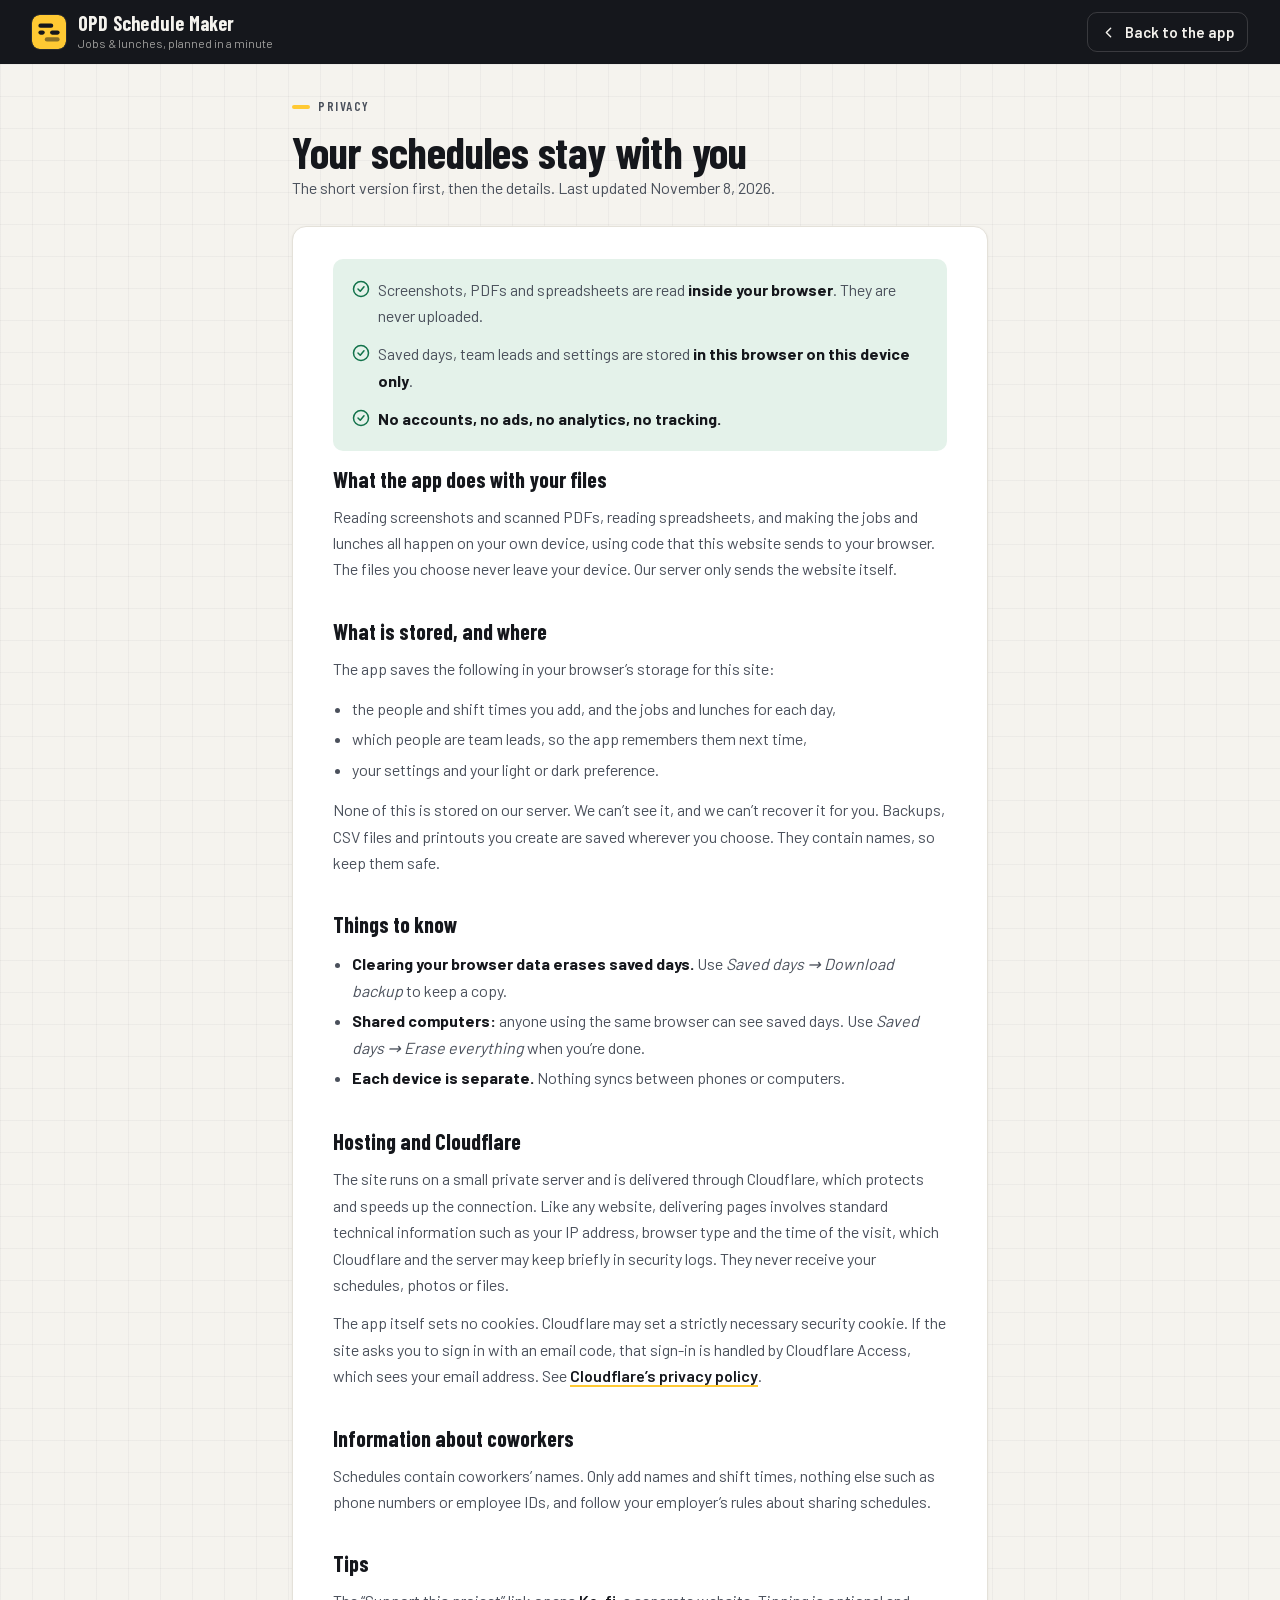
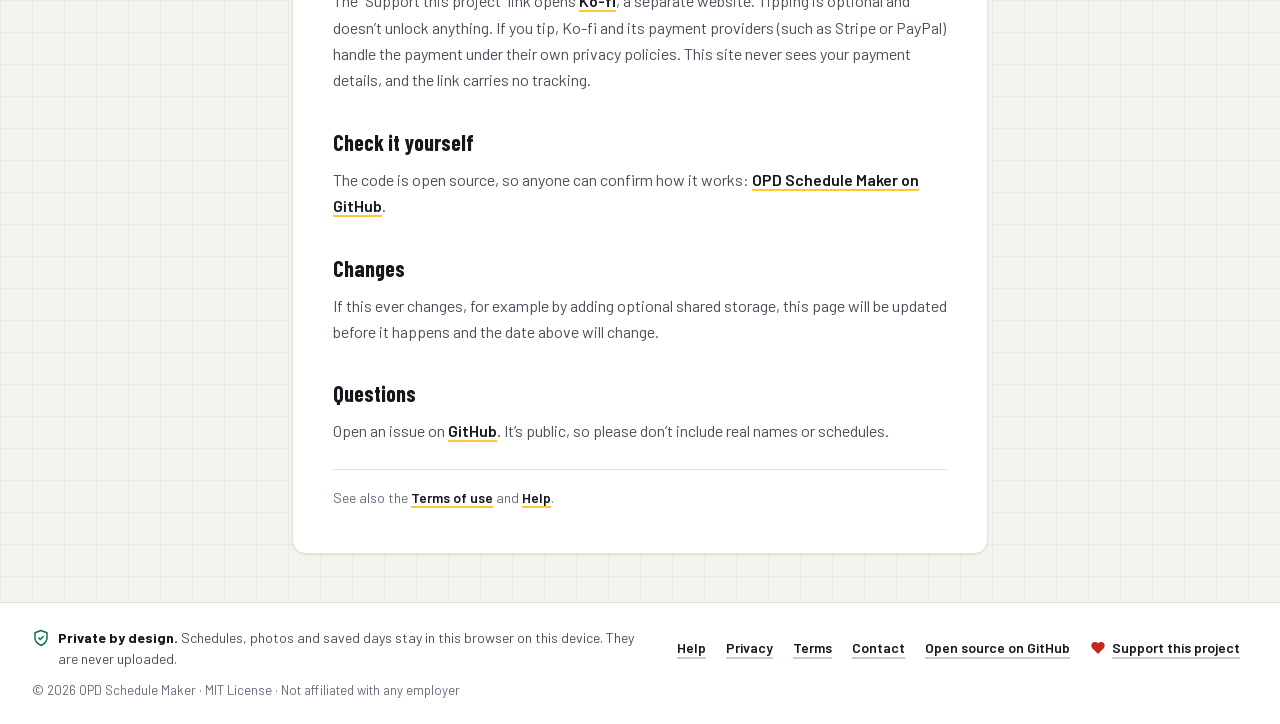
==== commit 4f4f4adb: "Add Ko-fi tip link - "Support this project" link in the footer of every page and a line in   Help, p" ====
--- a/privacy.html
+++ b/privacy.html
@@ -23,6 +23,7 @@
   <body>
     <a class="skip" href="#main">Skip to content</a>
     <svg xmlns="http://www.w3.org/2000/svg" style="display: none" aria-hidden="true">
+      <symbol id="i-heart" viewBox="0 0 24 24"><path d="M19 14c1.5-1.5 3-3.2 3-5.5A5.5 5.5 0 0 0 16.5 3c-1.8 0-3 .5-4.5 2-1.5-1.5-2.7-2-4.5-2A5.5 5.5 0 0 0 2 8.5c0 2.3 1.5 4 3 5.5l7 7z" /></symbol>
       <symbol id="i-chevron-left" viewBox="0 0 24 24"><path d="m15 18-6-6 6-6" /></symbol>
       <symbol id="i-check-circle" viewBox="0 0 24 24"><circle cx="12" cy="12" r="10" /><path d="m8 12 3 3 5-6" /></symbol>
       <symbol id="i-shield" viewBox="0 0 24 24"><path d="M12 22s8-4 8-10V5l-8-3-8 3v7c0 6 8 10 8 10z" /><path d="m9 12 2 2 4-4" /></symbol>
@@ -87,6 +88,9 @@
         <h2>Information about coworkers</h2>
         <p>Schedules contain coworkers’ names. Only add names and shift times, nothing else such as phone numbers or employee IDs, and follow your employer’s rules about sharing schedules.</p>
 
+        <h2>Tips</h2>
+        <p>The “Support this project” link opens <a href="https://ko-fi.com/zeeogp" target="_blank" rel="noopener">Ko-fi</a>, a separate website. Tipping is optional and doesn’t unlock anything. If you tip, Ko-fi and its payment providers (such as Stripe or PayPal) handle the payment under their own privacy policies. This site never sees your payment details, and the link carries no tracking.</p>
+
         <h2>Check it yourself</h2>
         <p>The code is open source, so anyone can confirm how it works: <a href="https://github.com/zakram-dev/OPD-Schedule-Maker" target="_blank" rel="noopener">OPD Schedule Maker on GitHub</a>.</p>
 
@@ -112,6 +116,7 @@
           <a class="foot-link" href="terms.html">Terms</a>
           <a class="foot-link" href="https://github.com/zakram-dev/OPD-Schedule-Maker/issues" target="_blank" rel="noopener">Contact</a>
           <a class="foot-link" href="https://github.com/zakram-dev/OPD-Schedule-Maker" target="_blank" rel="noopener">Open source on GitHub</a>
+          <a class="foot-link foot-tip" href="https://ko-fi.com/zeeogp" target="_blank" rel="noopener"><svg class="ic" aria-hidden="true"><use href="#i-heart" /></svg>Support this project</a>
         </nav>
         <p class="foot-legal">© 2026 OPD Schedule Maker · MIT License · Not affiliated with any employer</p>
       </div>
--- a/css/styles.css
+++ b/css/styles.css
@@ -26,6 +26,13 @@
   font-weight: 600;
   font-display: swap;
   src: url('../fonts/barlow-600.woff2') format('woff2');
+}
+@font-face {
+  font-family: 'Barlow';
+  font-style: normal;
+  font-weight: 700;
+  font-display: swap;
+  src: url('../fonts/barlow-700.woff2') format('woff2');
 }
 @font-face {
   font-family: 'Barlow Condensed';
@@ -1388,7 +1395,7 @@
   color: var(--ink-3);
   white-space: nowrap;
 }
-tbody tr:last-child > * {
+.table-wrap tbody tr:last-child > * {
   border-bottom: 0;
 }
 
@@ -2093,9 +2100,18 @@
 .sched td.hrs {
   color: var(--ink-3);
 }
-.sched tr.tl th.name,
 .sched tr.tl td {
   color: var(--ink-3);
+}
+.sched tr.tl th.name {
+  font-weight: 700;
+  color: var(--ink);
+}
+.gc-row.is-tl .gc-nm {
+  font-weight: 700;
+}
+.review tr:has(input[data-f='isTL']:checked) input[data-f='name'] {
+  font-weight: 700;
 }
 .sched tbody tr {
   transition: background-color var(--t-fast) ease;
@@ -2167,7 +2183,7 @@
   min-width: 380px;
   width: 38%;
 }
-.tl {
+div.tl {
   position: relative;
   height: 22px;
   border-radius: 4px;
@@ -2511,6 +2527,65 @@
 }
 .pref-label {
   font-weight: 600;
+}
+
+/* on/off switch */
+.switch-line {
+  flex-wrap: nowrap;
+  align-items: center;
+  gap: var(--s-4);
+}
+.switch-line label {
+  display: flex;
+  flex-direction: column;
+  align-items: flex-start;
+  gap: 2px;
+  cursor: pointer;
+}
+.switch {
+  position: relative;
+  flex: none;
+  width: 48px;
+  height: 28px;
+}
+.switch input {
+  position: absolute;
+  inset: 0;
+  width: 100%;
+  height: 100%;
+  margin: 0;
+  opacity: 0;
+  cursor: pointer;
+  z-index: 1;
+}
+.switch-ui {
+  position: absolute;
+  inset: 0;
+  border-radius: var(--r-pill);
+  background: var(--line-strong);
+  transition: background-color var(--t-base) ease;
+}
+.switch-ui::after {
+  content: '';
+  position: absolute;
+  top: 3px;
+  left: 3px;
+  width: 22px;
+  height: 22px;
+  border-radius: 50%;
+  background: #fff;
+  box-shadow: 0 1px 3px rgba(0, 0, 0, 0.3);
+  transition: transform var(--t-base) var(--ease-spring);
+}
+.switch input:checked + .switch-ui {
+  background: var(--ok);
+}
+.switch input:checked + .switch-ui::after {
+  transform: translateX(20px);
+}
+.switch input:focus-visible + .switch-ui {
+  outline: 2px solid var(--focus);
+  outline-offset: 2px;
 }
 
 /* toast */
@@ -2593,6 +2668,20 @@
   text-decoration-color: var(--signal);
   background: var(--surface-2);
 }
+.foot-tip {
+  gap: 6px;
+}
+.foot-tip .ic {
+  width: 16px;
+  height: 16px;
+  fill: currentColor;
+  stroke: none;
+  color: var(--bad);
+  transition: transform var(--t-base) var(--ease-spring);
+}
+.foot-tip:hover .ic {
+  transform: scale(1.18);
+}
 .foot-legal {
   font-size: 0.8125rem;
   color: var(--ink-3);
@@ -2865,8 +2954,11 @@
     width: 100%;
   }
   .head-tools .btn {
-    flex: 1;
+    flex: 1 1 calc(50% - var(--s-1));
     padding: 0 var(--s-2);
+  }
+  .head-tools:has(> :nth-child(3):last-child) .btn {
+    flex-basis: 0;
   }
 
   /* review rows → cards */
@@ -3289,6 +3381,274 @@
   .print-table td.num {
     text-align: right;
   }
+  .print-head {
+    margin: 0 0 6px;
+    text-align: center;
+  }
+  .print-head .print-title {
+    margin: 0;
+  }
+  .print-leads {
+    margin-top: 2px;
+    font-size: 12px;
+  }
+  .print-leads b {
+    font-weight: 700;
+  }
+  .print-chart .gc-row.is-tl .gc-nm {
+    font-weight: 700;
+  }
+
+  /* floor sheet: black and white friendly */
+  .print-floor {
+    page: floor;
+    color: #000;
+    font-family: var(--font-ui);
+  }
+  .print-floor,
+  .print-floor * {
+    -webkit-print-color-adjust: exact;
+    print-color-adjust: exact;
+  }
+  .fs-sec {
+    margin-top: 10px;
+  }
+  .fs-sec h2 {
+    margin: 0 0 4px;
+    font-family: var(--font-display);
+    font-size: 15px;
+    font-weight: 700;
+    text-transform: uppercase;
+    letter-spacing: 0.06em;
+    break-after: avoid;
+  }
+  .fs-sec h2 small {
+    font-family: var(--font-ui);
+    font-size: 11px;
+    font-weight: 400;
+    text-transform: none;
+    letter-spacing: 0;
+  }
+  .fs-table {
+    width: 100%;
+    border-collapse: collapse;
+    table-layout: fixed;
+    font-size: 10.5px;
+  }
+  .fs-table th,
+  .fs-table td {
+    position: static;
+    padding: 2px 4px;
+    border: 1px solid #888;
+    background: #fff;
+    color: #000;
+    font-family: var(--font-ui);
+    font-size: 10.5px;
+    letter-spacing: 0;
+    text-transform: none;
+    vertical-align: middle;
+    text-align: left;
+  }
+  .fs-table thead th {
+    background: #e6e6e6;
+    font-weight: 700;
+  }
+  .fs-table tr {
+    break-inside: avoid;
+  }
+  .fs-n {
+    width: 150px;
+  }
+  .fs-s {
+    width: 84px;
+    white-space: nowrap;
+    font-variant-numeric: tabular-nums;
+  }
+  .fs-l {
+    width: 74px;
+    white-space: nowrap;
+    font-variant-numeric: tabular-nums;
+  }
+  .fs-none {
+    color: #666;
+  }
+  .fs-sub {
+    font-size: 9.5px;
+  }
+  .fs-tag {
+    font-style: normal;
+    font-size: 8.5px;
+    font-weight: 700;
+    padding: 0 3px;
+    border: 1px solid #000;
+    border-radius: 3px;
+  }
+  .fs-gantt .fs-tl {
+    padding: 0;
+  }
+  .fs-scale {
+    position: relative;
+    height: 14px;
+  }
+  .fs-scale span {
+    position: absolute;
+    top: 1px;
+    transform: translateX(-50%);
+    font-size: 9px;
+    font-weight: 600;
+  }
+  .fs-scale span.first {
+    transform: translateX(2px);
+  }
+  .fs-track {
+    position: relative;
+    height: 20px;
+    background: repeating-linear-gradient(to right, #c8c8c8 0, #c8c8c8 1px, transparent 1px, transparent var(--hourw));
+  }
+  .fs-shift {
+    position: absolute;
+    top: 5px;
+    bottom: 5px;
+    border: 1px solid #444;
+    border-radius: 6px;
+    background: #d4d4d4;
+  }
+  .fs-lunch {
+    position: absolute;
+    top: 1px;
+    bottom: 1px;
+    z-index: 1;
+    display: grid;
+    place-items: center;
+    border-radius: 3px;
+    background: #000;
+    color: #fff;
+    font-size: 9.5px;
+    font-weight: 700;
+    white-space: nowrap;
+    overflow: hidden;
+  }
+  .fs-cover {
+    position: absolute;
+    top: 1px;
+    bottom: 1px;
+    z-index: 1;
+    display: grid;
+    place-items: center;
+    border: 1.5px dashed #000;
+    border-radius: 3px;
+    background: #fff;
+    font-size: 8.5px;
+    font-weight: 700;
+  }
+  .fs-grid .fs-h {
+    padding: 0;
+    text-align: center;
+    font-size: 9px;
+    font-weight: 700;
+  }
+  .fs-grid thead .fs-h {
+    font-size: 9px;
+  }
+  .fs-grid tbody td.fs-h {
+    height: 18px;
+  }
+  .fs-on {
+    background: #bdbdbd !important;
+  }
+  .fs-part {
+    background: linear-gradient(90deg, #bdbdbd 50%, #fff 50%) !important;
+  }
+  .fs-part.late {
+    background: linear-gradient(90deg, #fff 50%, #bdbdbd 50%) !important;
+  }
+  .fs-lunchc {
+    background: #000 !important;
+    color: #fff !important;
+  }
+  .fs-cov {
+    outline: 1.5px dashed #000;
+    outline-offset: -3px;
+  }
+  .fs-key {
+    margin: 4px 0 0;
+    font-size: 10px;
+  }
+  .fs-key-top {
+    text-align: center;
+    margin-bottom: 2px;
+  }
+  .fs-key .k {
+    display: inline-grid;
+    place-items: center;
+    min-width: 16px;
+    height: 12px;
+    padding: 0 3px;
+    margin-right: 3px;
+    vertical-align: -2px;
+    border: 1px solid #888;
+    font-style: normal;
+    font-size: 8.5px;
+    font-weight: 700;
+  }
+  .fs-key .k-shift {
+    width: 22px;
+    border-color: #444;
+    border-radius: 6px;
+    background: #d4d4d4;
+  }
+  .fs-key .k-cover {
+    border: 1.5px dashed #000;
+  }
+  .fs-roster .fs-hr {
+    width: 70px;
+    white-space: nowrap;
+    font-weight: 700;
+  }
+  .fs-roster .fs-ct {
+    width: 28px;
+    text-align: center;
+    font-weight: 700;
+  }
+  .fs-roster tr.empty td {
+    color: #777;
+  }
+  .fs-person {
+    white-space: nowrap;
+  }
+  .fs-person small {
+    font-size: 9px;
+  }
+  .fs-sep {
+    color: #888;
+  }
+  .fs-floor-sec {
+    break-inside: avoid;
+  }
+  .fs-floor th,
+  .fs-floor td {
+    padding: 2px 0;
+    text-align: center;
+    font-size: 9px;
+    font-variant-numeric: tabular-nums;
+  }
+  .fs-floor thead th.half {
+    font-weight: 400;
+    color: #555;
+  }
+  .fs-floor .fs-fl,
+  .fs-floor tbody th {
+    width: 78px;
+    padding-left: 4px;
+    text-align: left;
+    font-size: 10px;
+    font-weight: 700;
+    background: #f2f2f2;
+  }
+  .fs-floor td.fs-low {
+    background: #bdbdbd !important;
+    font-weight: 700;
+  }
   .print-chart {
     page: chart;
   }
@@ -3343,3 +3703,7 @@
   size: landscape;
   margin: 8mm;
 }
+@page floor {
+  size: landscape;
+  margin: 7mm;
+}
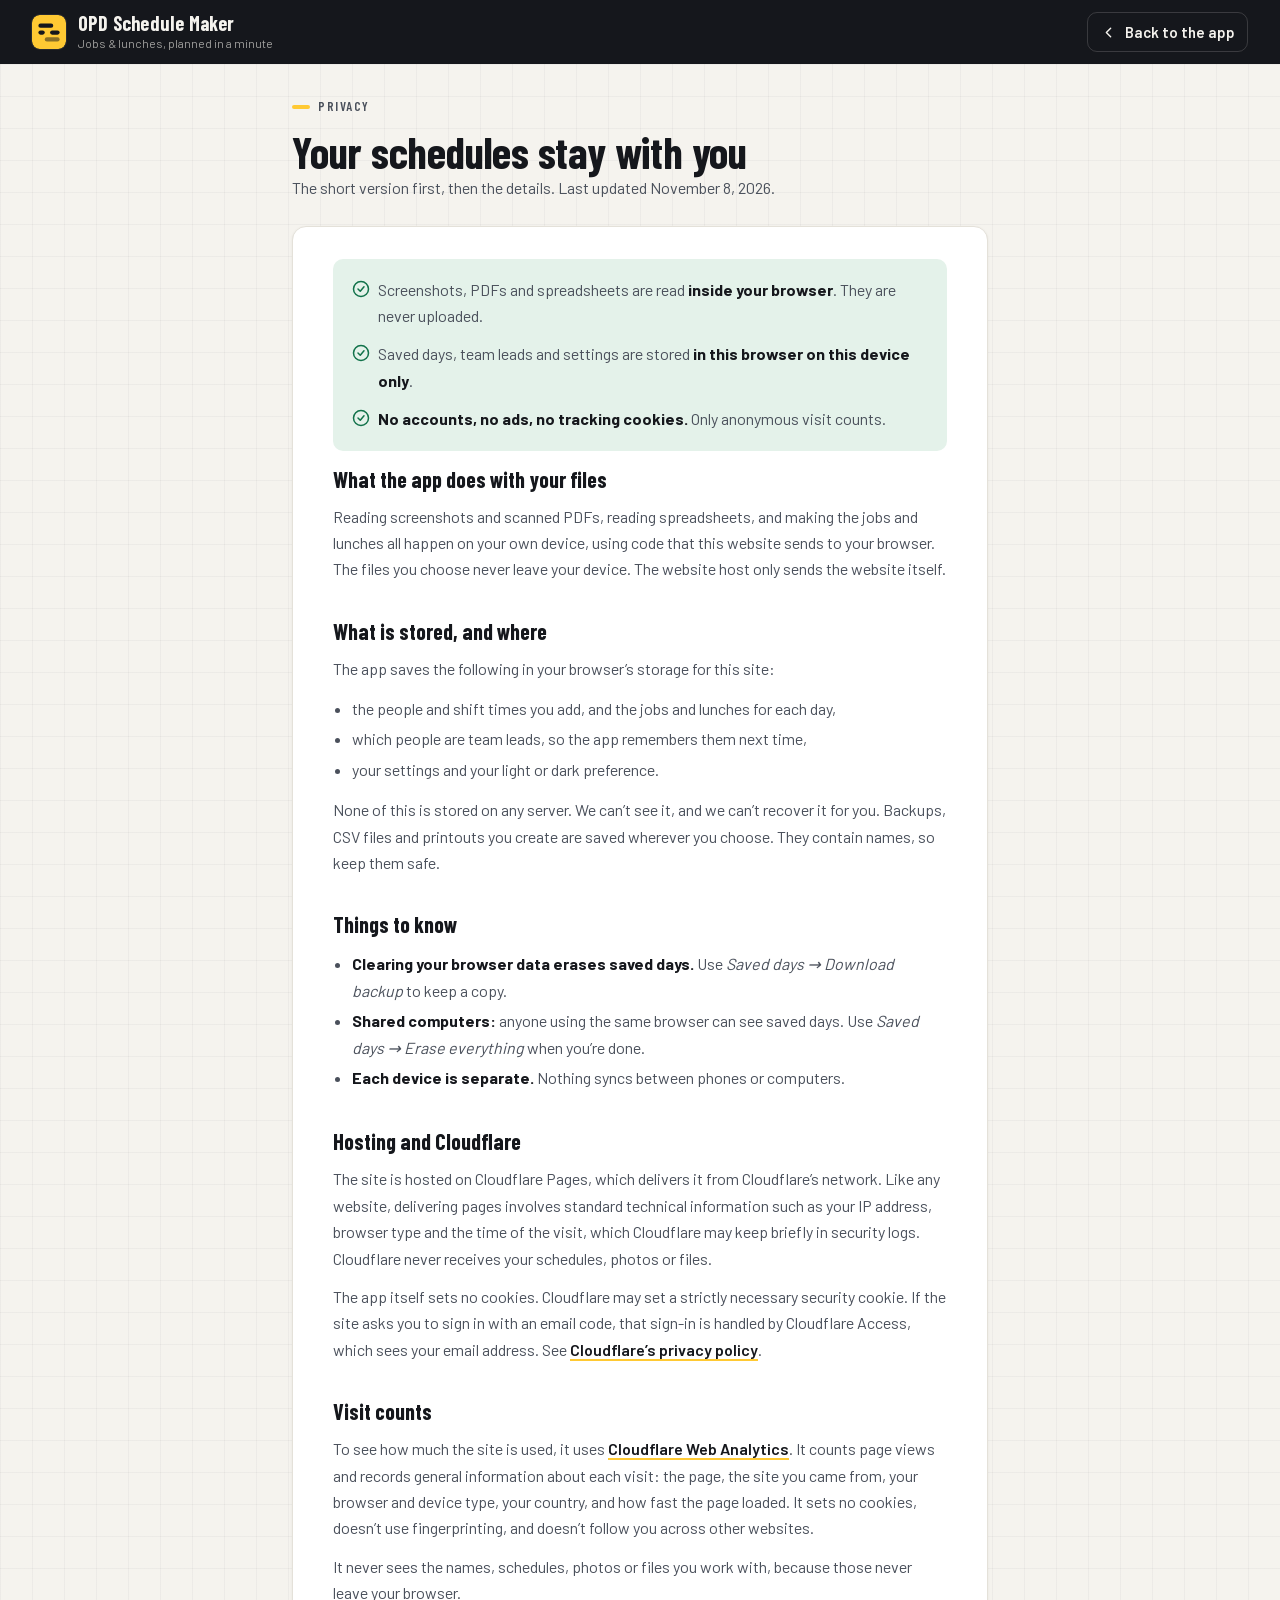
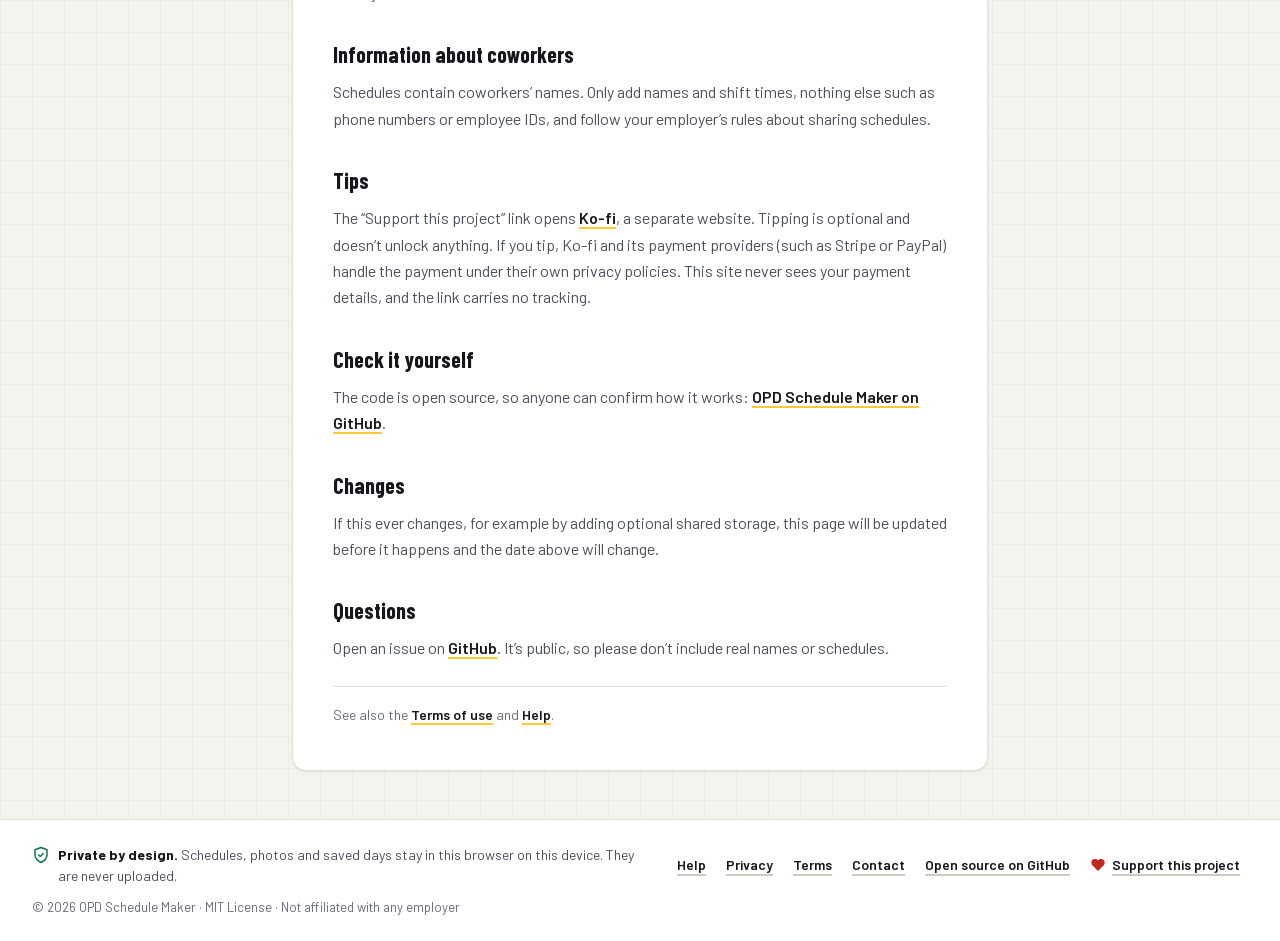
==== commit 83cc9d35: "Privacy: describe Cloudflare Pages hosting and Web Analytics The site now runs on Cloudflare Pages w" ====
--- a/privacy.html
+++ b/privacy.html
@@ -59,11 +59,11 @@
         <ul class="doc-summary">
           <li><svg class="ic" aria-hidden="true"><use href="#i-check-circle" /></svg><span>Screenshots, PDFs and spreadsheets are read <strong>inside your browser</strong>. They are never uploaded.</span></li>
           <li><svg class="ic" aria-hidden="true"><use href="#i-check-circle" /></svg><span>Saved days, team leads and settings are stored <strong>in this browser on this device only</strong>.</span></li>
-          <li><svg class="ic" aria-hidden="true"><use href="#i-check-circle" /></svg><span><strong>No accounts, no ads, no analytics, no tracking.</strong></span></li>
+          <li><svg class="ic" aria-hidden="true"><use href="#i-check-circle" /></svg><span><strong>No accounts, no ads, no tracking cookies.</strong> Only anonymous visit counts.</span></li>
         </ul>
 
         <h2>What the app does with your files</h2>
-        <p>Reading screenshots and scanned PDFs, reading spreadsheets, and making the jobs and lunches all happen on your own device, using code that this website sends to your browser. The files you choose never leave your device. Our server only sends the website itself.</p>
+        <p>Reading screenshots and scanned PDFs, reading spreadsheets, and making the jobs and lunches all happen on your own device, using code that this website sends to your browser. The files you choose never leave your device. The website host only sends the website itself.</p>
 
         <h2>What is stored, and where</h2>
         <p>The app saves the following in your browser’s storage for this site:</p>
@@ -72,7 +72,7 @@
           <li>which people are team leads, so the app remembers them next time,</li>
           <li>your settings and your light or dark preference.</li>
         </ul>
-        <p>None of this is stored on our server. We can’t see it, and we can’t recover it for you. Backups, CSV files and printouts you create are saved wherever you choose. They contain names, so keep them safe.</p>
+        <p>None of this is stored on any server. We can’t see it, and we can’t recover it for you. Backups, CSV files and printouts you create are saved wherever you choose. They contain names, so keep them safe.</p>
 
         <h2>Things to know</h2>
         <ul>
@@ -82,8 +82,12 @@
         </ul>
 
         <h2>Hosting and Cloudflare</h2>
-        <p>The site runs on a small private server and is delivered through Cloudflare, which protects and speeds up the connection. Like any website, delivering pages involves standard technical information such as your IP address, browser type and the time of the visit, which Cloudflare and the server may keep briefly in security logs. They never receive your schedules, photos or files.</p>
+        <p>The site is hosted on Cloudflare Pages, which delivers it from Cloudflare’s network. Like any website, delivering pages involves standard technical information such as your IP address, browser type and the time of the visit, which Cloudflare may keep briefly in security logs. Cloudflare never receives your schedules, photos or files.</p>
         <p>The app itself sets no cookies. Cloudflare may set a strictly necessary security cookie. If the site asks you to sign in with an email code, that sign-in is handled by Cloudflare Access, which sees your email address. See <a href="https://www.cloudflare.com/privacypolicy/" target="_blank" rel="noopener">Cloudflare’s privacy policy</a>.</p>
+
+        <h2>Visit counts</h2>
+        <p>To see how much the site is used, it uses <a href="https://www.cloudflare.com/web-analytics/" target="_blank" rel="noopener">Cloudflare Web Analytics</a>. It counts page views and records general information about each visit: the page, the site you came from, your browser and device type, your country, and how fast the page loaded. It sets no cookies, doesn’t use fingerprinting, and doesn’t follow you across other websites.</p>
+        <p>It never sees the names, schedules, photos or files you work with, because those never leave your browser.</p>
 
         <h2>Information about coworkers</h2>
         <p>Schedules contain coworkers’ names. Only add names and shift times, nothing else such as phone numbers or employee IDs, and follow your employer’s rules about sharing schedules.</p>
--- a/css/styles.css
+++ b/css/styles.css
@@ -3412,6 +3412,10 @@
   }
   .fs-sec {
     margin-top: 10px;
+    break-inside: avoid;
+  }
+  .fs-table thead {
+    display: table-header-group; /* repeat the header row if a long table spills onto the next page */
   }
   .fs-sec h2 {
     margin: 0 0 4px;
@@ -3503,7 +3507,7 @@
   .fs-track {
     position: relative;
     height: 20px;
-    background: repeating-linear-gradient(to right, #c8c8c8 0, #c8c8c8 1px, transparent 1px, transparent var(--hourw));
+    background: #fff repeating-linear-gradient(to right, #c8c8c8 0, #c8c8c8 1px, #fff 1px, #fff var(--hourw));
   }
   .fs-shift {
     position: absolute;
@@ -3523,8 +3527,9 @@
     border-radius: 3px;
     background: #000;
     color: #fff;
-    font-size: 9.5px;
+    font-size: 8px;
     font-weight: 700;
+    letter-spacing: -0.02em;
     white-space: nowrap;
     overflow: hidden;
   }
@@ -3675,22 +3680,54 @@
   }
   .print-chart .gc-track {
     height: 22px;
-  }
+    background-color: #fff;
+    background-image: repeating-linear-gradient(
+      to right,
+      #cfcfcf 0,
+      #cfcfcf 1px,
+      #fff 1px,
+      #fff calc(var(--hourw) / 2),
+      #ececec calc(var(--hourw) / 2),
+      #ececec calc(var(--hourw) / 2 + 1px),
+      #fff calc(var(--hourw) / 2 + 1px),
+      #fff var(--hourw)
+    );
+  }
+  .print-chart .gc-head .gc-track,
   .print-chart .gc-sec .gc-track {
-    height: 28px;
+    background-image: none;
+  }
+  .print-chart .gc-sec .gc-track {
+    background-color: var(--cs);
+  }
+  .print-chart .gc-shift {
+    box-shadow: none;
+  }
+  /* the timeline fills the whole row (rows grow when a name wraps on a portrait page)
+     and everything on it is centred vertically */
+  .print-chart .gc-row .gc-track,
+  .print-chart .gc-sec .gc-track {
+    height: auto;
+    min-height: 24px;
+  }
+  .print-chart .gc-sec .gc-track {
+    min-height: 28px;
   }
   .print-chart .gc-lc span {
-    top: 6px;
-    bottom: 6px;
+    top: calc(50% - 8px);
+    bottom: auto;
+    height: 16px;
   }
   .print-chart .gc-shift {
-    top: 6px;
-    bottom: 6px;
+    top: calc(50% - 5px);
+    bottom: auto;
+    height: 10px;
   }
   .print-chart .gc-lunch,
   .print-chart .gc-cover {
-    top: 2px;
-    bottom: 2px;
+    top: calc(50% - 9px);
+    bottom: auto;
+    height: 18px;
   }
   .print-chart .gc-now {
     display: none;
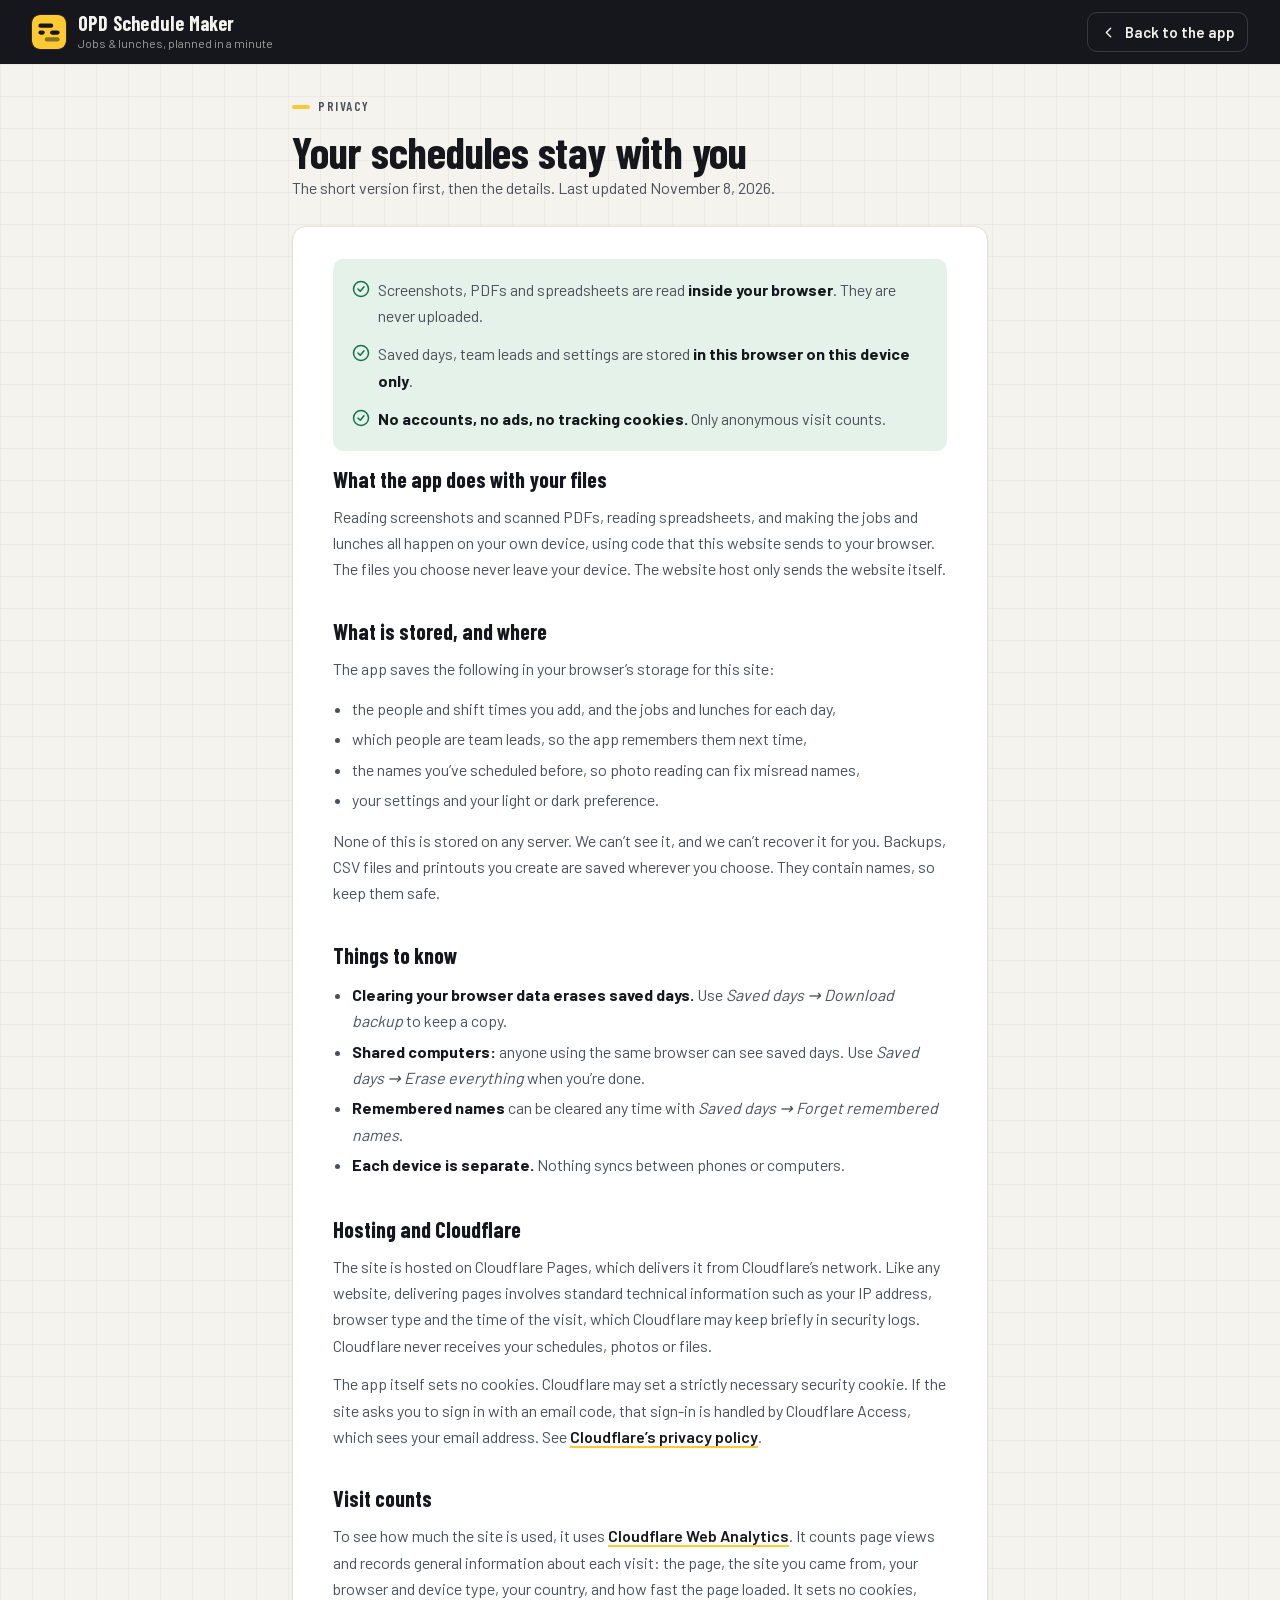
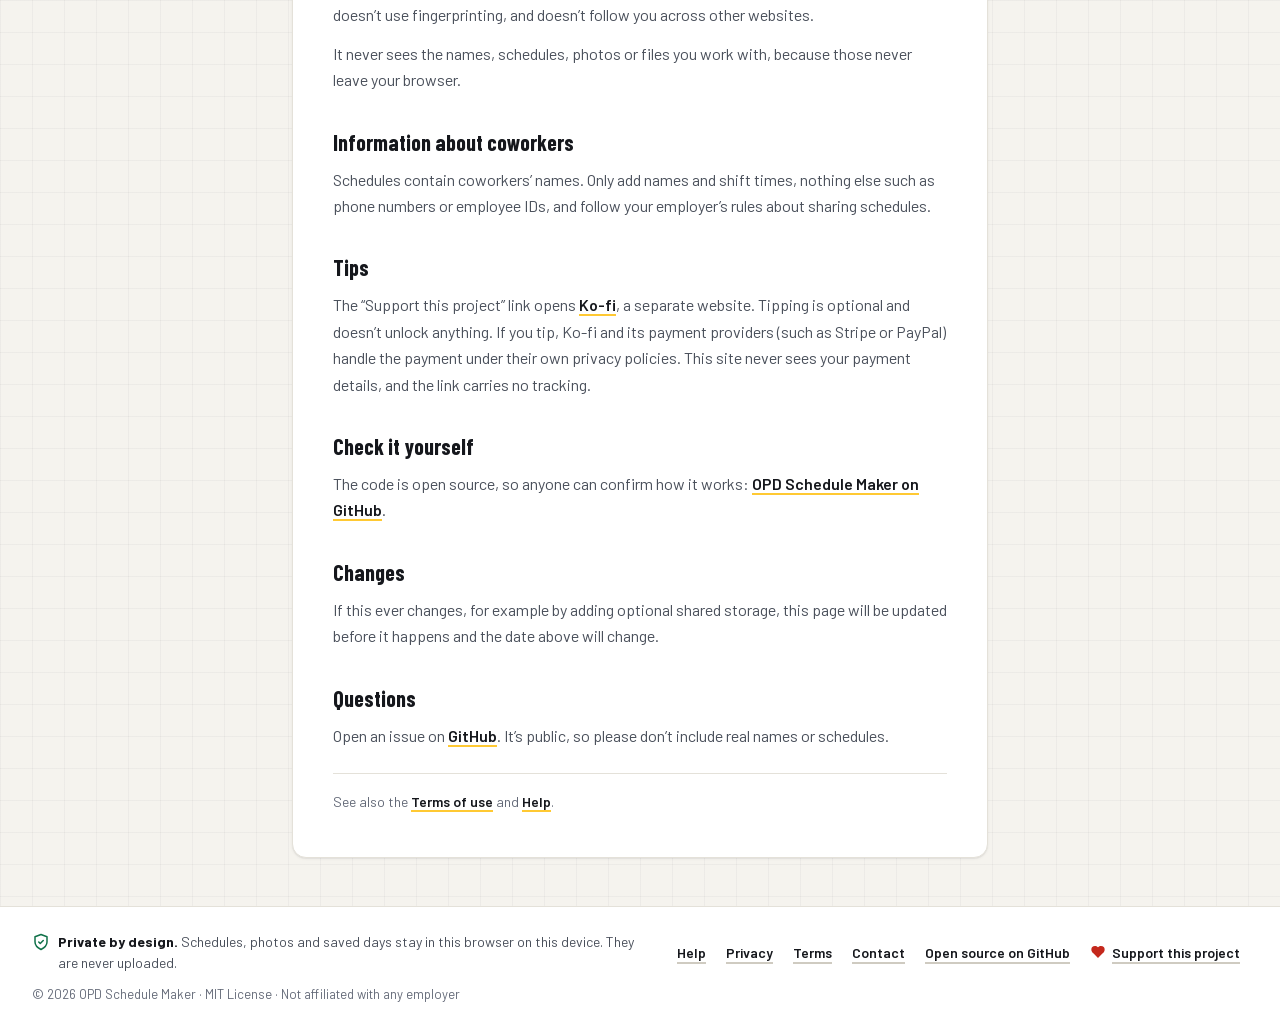
==== commit e04aeb80: "More accurate photo reading of names and times - Name memory: misread names are matched to names sch" ====
--- a/privacy.html
+++ b/privacy.html
@@ -70,6 +70,7 @@
         <ul>
           <li>the people and shift times you add, and the jobs and lunches for each day,</li>
           <li>which people are team leads, so the app remembers them next time,</li>
+          <li>the names you’ve scheduled before, so photo reading can fix misread names,</li>
           <li>your settings and your light or dark preference.</li>
         </ul>
         <p>None of this is stored on any server. We can’t see it, and we can’t recover it for you. Backups, CSV files and printouts you create are saved wherever you choose. They contain names, so keep them safe.</p>
@@ -78,6 +79,7 @@
         <ul>
           <li><strong>Clearing your browser data erases saved days.</strong> Use <em>Saved days → Download backup</em> to keep a copy.</li>
           <li><strong>Shared computers:</strong> anyone using the same browser can see saved days. Use <em>Saved days → Erase everything</em> when you’re done.</li>
+          <li><strong>Remembered names</strong> can be cleared any time with <em>Saved days → Forget remembered names</em>.</li>
           <li><strong>Each device is separate.</strong> Nothing syncs between phones or computers.</li>
         </ul>
 
--- a/css/styles.css
+++ b/css/styles.css
@@ -1474,6 +1474,55 @@
 .review tbody tr:hover {
   background: var(--surface-2);
 }
+.review tbody tr.needs-check,
+.review tbody tr.needs-check:hover {
+  background: var(--warn-soft);
+}
+.review tbody tr.needs-check > td:first-child {
+  box-shadow: inset 4px 0 0 var(--signal);
+}
+.check-notes {
+  display: grid;
+  gap: 2px;
+  justify-items: start;
+}
+.check-note {
+  align-items: flex-start;
+  color: var(--warn-ink);
+}
+.check-note .ic {
+  margin-top: 2px;
+}
+.link-btn {
+  display: inline-flex;
+  align-items: center;
+  gap: 4px;
+  min-height: 28px;
+  padding: 0 2px;
+  border: 0;
+  background: none;
+  color: var(--ink);
+  font: inherit;
+  font-weight: 600;
+  text-decoration: underline;
+  text-decoration-color: var(--signal);
+  text-decoration-thickness: 2px;
+  text-underline-offset: 3px;
+  cursor: pointer;
+}
+.link-btn .ic {
+  width: 14px;
+  height: 14px;
+}
+.ok-btn {
+  margin-top: 2px;
+  font-size: 0.8125rem;
+}
+.stats .is-check {
+  --c: var(--signal);
+  --ci: var(--warn-ink);
+  background: var(--warn-soft);
+}
 .review tbody tr:focus-within {
   background: color-mix(in srgb, var(--focus) 5%, var(--surface));
 }
@@ -3034,6 +3083,9 @@
     width: 44px;
     height: 44px;
   }
+  .review .link-btn {
+    min-height: 40px;
+  }
 
   /* sticky action bar */
   .actionbar {
